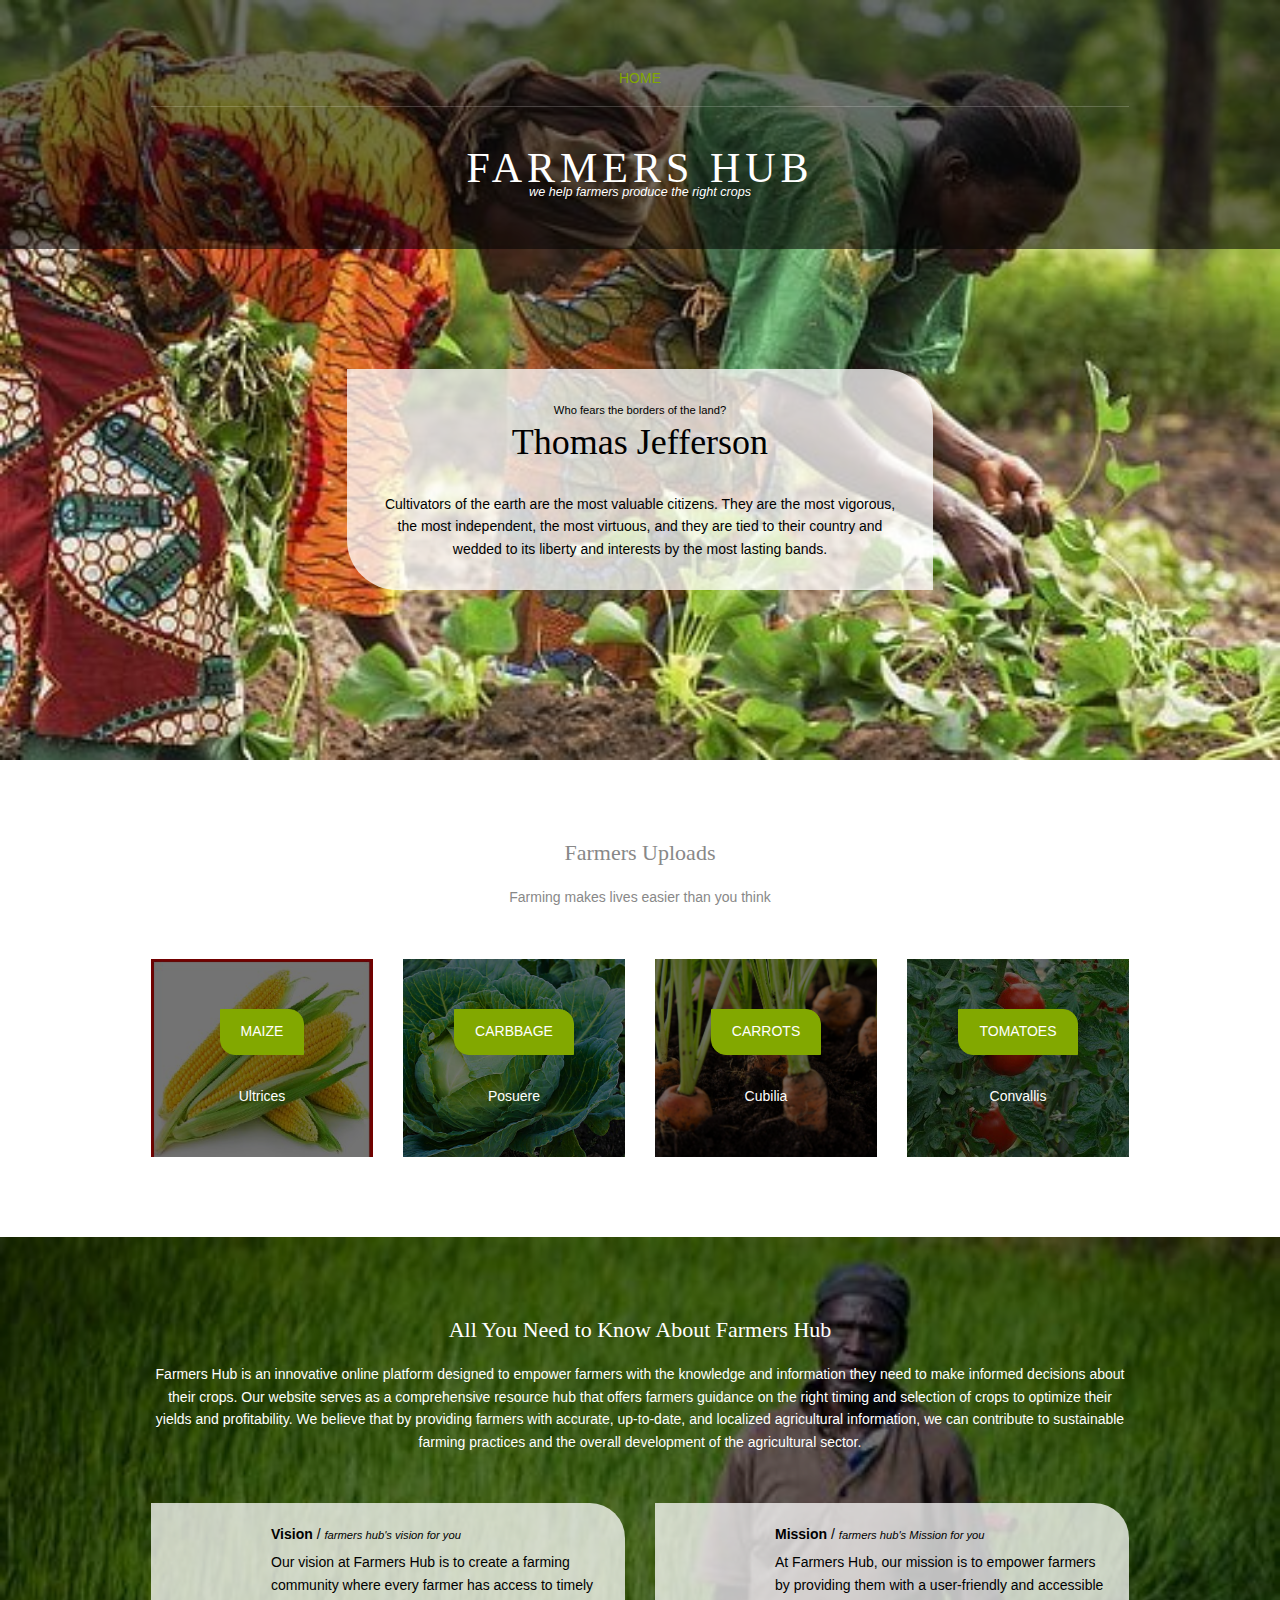
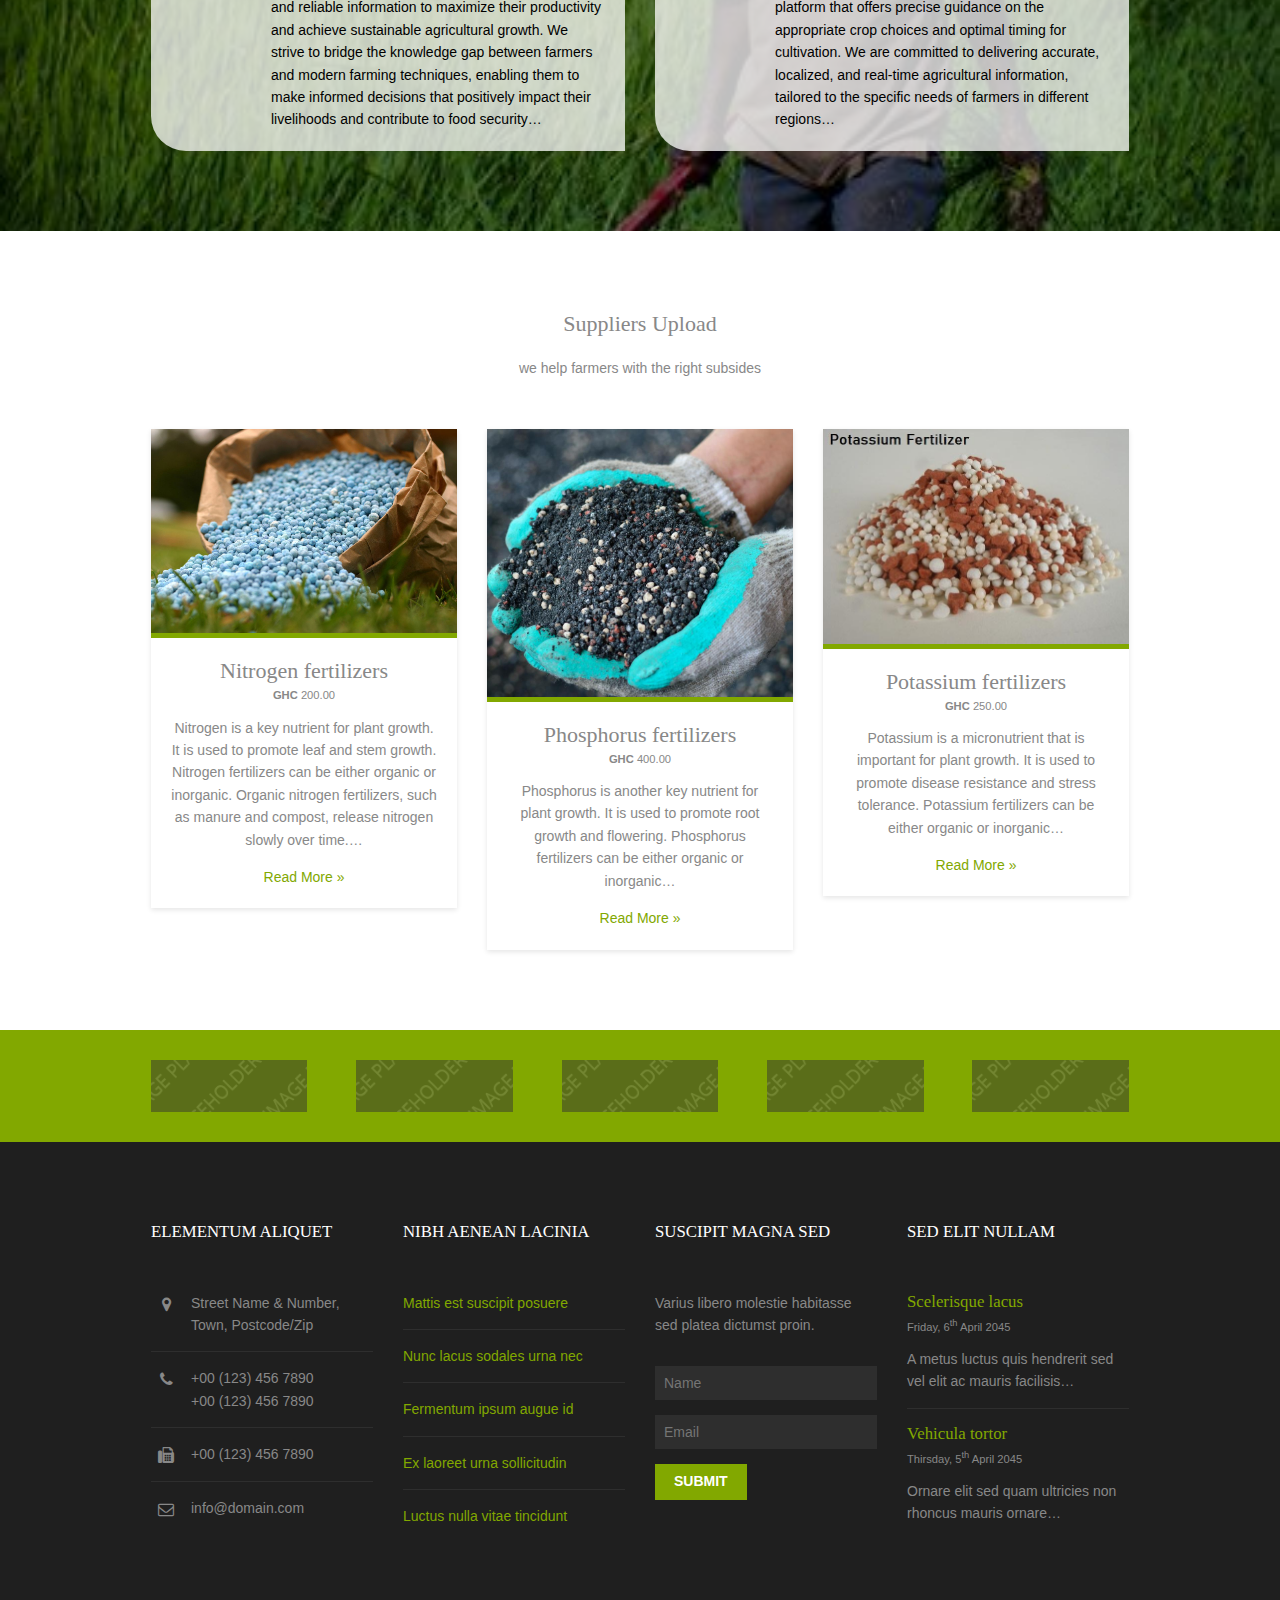
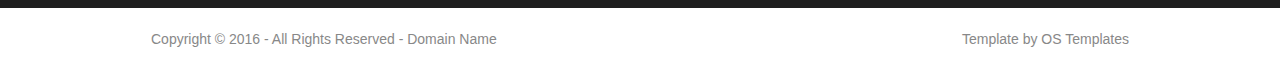
==== index.html @ 5f9fdb9a "Initial commit" ====
<!DOCTYPE html>
<html>
<head>
<title>farmers</title>
<meta charset="utf-8">
<meta name="viewport" content="width=device-width, initial-scale=1.0, maximum-scale=1.0, user-scalable=no">
<link href="layout/styles/layout.css" rel="stylesheet" type="text/css" media="all">
</head>
<body id="top">
<!-- ################################################################################################ -->
<!-- Top Background Image Wrapper -->
<div class="bgded" style="background-image:url('images/demo/backgrounds/farmers.jpg');"> 
  <!-- ################################################################################################ -->
  <div class="wrapper overlay">
    <header id="header" class="hoc clear">
      <nav id="mainav" class="clear"> 
        <!-- ################################################################################################ -->
        <ul class="clear">
          <li class="active"><a href="index.html">Home</a></li>
          <!-- <li><a class="drop" href="#">Pages</a>
            <ul>
              <li><a href="pages/gallery.html">Gallery</a></li>
              <li><a href="pages/full-width.html">Full Width</a></li>
              <li><a href="pages/sidebar-left.html">Sidebar Left</a></li>
              <li><a href="pages/sidebar-right.html">Sidebar Right</a></li>
              <li><a href="pages/basic-grid.html">Basic Grid</a></li>
            </ul>
          </li> -->
          <!-- <li><a class="drop" href="#">Dropdown</a>
            <ul>
              <li><a href="#">Level 2</a></li>
              <li><a class="drop" href="#">Level 2 + Drop</a>
                <ul>
                  <li><a href="#">Level 3</a></li>
                  <li><a href="#">Level 3</a></li>
                  <li><a href="#">Level 3</a></li>
                </ul>
              </li>
              <li><a href="#">Level 2</a></li>
            </ul>
          </li> -->
          <!-- <li><a href="#">Link Text</a></li>
          <li><a href="#">Link Text</a></li>
          <li><a href="#">Link Text</a></li>
          <li><a href="#">Long Link Text</a></li> -->
        </ul>
        <!-- ################################################################################################ -->
      </nav>
      <div id="logo"> 
        <!-- ################################################################################################ -->
        <h1><a href="index.html">farmers Hub</a></h1>
        <p>We help farmers produce the right crops</p>
        <!-- ################################################################################################ -->
      </div>
    </header>
  </div>
  <!-- ################################################################################################ -->
  <!-- ################################################################################################ -->
  <!-- ################################################################################################ -->
  <div id="pageintro" class="hoc clear"> 
    <!-- ################################################################################################ -->
    <article>
      <div class="introtxt">
        <p class="font-xs nospace">Who fears the borders of the land?</p>
        <h2 class="heading">Thomas Jefferson</h2>
        <p>Cultivators of the earth are the most valuable citizens. They are the most vigorous, the most independent, the most virtuous, and they are tied to their country and wedded to its liberty and interests by the most lasting bands.</p>
      </div>
      <!-- <footer>
        <ul class="nospace inline pushright">
          <li><a class="btn inverse" href="#">Porttitor</a></li>
          <li><a class="btn" href="#">Fringilla</a></li>
        </ul>
      </footer> -->
    </article>
    <!-- ################################################################################################ -->
  </div>
  <!-- ################################################################################################ -->
</div>
<!-- End Top Background Image Wrapper -->
<!-- ################################################################################################ -->
<!-- ################################################################################################ -->
<!-- ################################################################################################ -->
<div class="wrapper row3">
  <main class="hoc container clear"> 
    <!-- main body -->
    <!-- ################################################################################################ -->
    <div class="center btmspace-50">
      <h2 class="heading">Farmers Uploads</h2>
      <p>Farming makes lives easier than you think</p>
    </div>
    <ul class="nospace group blocks">
      <li class="one_quarter first bgded overlay" style="background-image:url('images/demo/maize.jpeg');"><a class="btn medium" href="#">Maize</a><br>
        Ultrices</li>
      <li class="one_quarter bgded overlay" style="background-image:url('images/demo/cabbage.jpg');"><a class="btn medium" href="#">Carbbage</a><br>
        Posuere</li>
      <li class="one_quarter bgded overlay" style="background-image:url('images/demo/carrot.jpeg');"><a class="btn medium" href="#">Carrots</a><br>
        Cubilia</li>
      <li class="one_quarter bgded overlay" style="background-image:url('images/demo/tomatos.jpeg');"><a class="btn medium" href="#">Tomatoes</a><br>
        Convallis</li>
    </ul>
    <!-- ################################################################################################ -->
    <!-- / main body -->
    <div class="clear"></div>
  </main>
</div>
<!-- ################################################################################################ -->
<!-- ################################################################################################ -->
<!-- ################################################################################################ -->
<div class="bgded overlay" style="background-image:url('images/demo/backgrounds/green_farming.jpeg');">
  <section id="testimonials" class="hoc container clear"> 
    <!-- ################################################################################################ -->
    <div class="center btmspace-50">
      <h2 class="heading">All You Need to Know About Farmers Hub</h2>
      <p>Farmers Hub is an innovative online platform designed to empower farmers with the knowledge and information they need to make informed decisions about their crops. Our website serves as a comprehensive resource hub that offers farmers guidance on the right timing and selection of crops to optimize their yields and profitability. We believe that by providing farmers with accurate, up-to-date, and localized agricultural information, we can contribute to sustainable farming practices and the overall development of the agricultural sector.</p>
    </div>
    <ul class="nospace group">
      <li class="one_half first">
        <div > <span class="block"><strong>Vision</strong> / <em>farmers hub's vision for you</em></span>
          <blockquote>Our vision at Farmers Hub is to create a farming community where every farmer has access to timely and reliable information to maximize their productivity and achieve sustainable agricultural growth. We strive to bridge the knowledge gap between farmers and modern farming techniques, enabling them to make informed decisions that positively impact their livelihoods and contribute to food security&hellip;</blockquote>
        </div>
      </li>
      <li class="one_half">
        <div ><span class="block"><strong>Mission</strong> / <em>farmers hub's Mission for you</em></span>
          <blockquote>At Farmers Hub, our mission is to empower farmers by providing them with a user-friendly and accessible platform that offers precise guidance on the appropriate crop choices and optimal timing for cultivation. We are committed to delivering accurate, localized, and real-time agricultural information, tailored to the specific needs of farmers in different regions&hellip;</blockquote>
        </div>
      </li>
    </ul>
    <!-- ################################################################################################ -->
  </section>
</div>
<!-- ################################################################################################ -->
<div class="wrapper row3">
  <section class="hoc container clear"> 
    <!-- ################################################################################################ -->
    <div class="center btmspace-50">
      <h2 class="heading">Suppliers Upload</h2>
      <p>we help farmers with the right subsides</p>
    </div>
    <ul class="nospace elements">
      <li class="one_third first">
        <article><a href="#"><img src="images/demo/nitrogen-fertilizer.jpg" alt=""></a>
          <div class="txtwrap">
            <h6 class="heading">Nitrogen fertilizers</h6>
            <time> <strong>GHC </strong>200.00</time>
            <p>Nitrogen is a key nutrient for plant growth. It is used to promote leaf and stem growth. Nitrogen fertilizers can be either organic or inorganic. Organic nitrogen fertilizers, such as manure and compost, release nitrogen slowly over time.&hellip;</p>
            <footer><a href="#">Read More &raquo;</a></footer>
          </div>
        </article>
      </li>
      <li class="one_third">
        <article><a href="#"><img src="images/demo/phosphorus-fertilizer.jpg" alt=""></a>
          <div class="txtwrap">
            <h6 class="heading">Phosphorus fertilizers</h6>
            <time> <strong>GHC </strong>400.00</time>
            <p>Phosphorus is another key nutrient for plant growth. It is used to promote root growth and flowering. Phosphorus fertilizers can be either organic or inorganic&hellip;</p>
            <footer><a href="#">Read More &raquo;</a></footer>
          </div>
        </article>
      </li>
      <li class="one_third">
        <article><a href="#"><img src="images/demo/potssium fertilizer.jpg" alt=""></a>
          <div class="txtwrap">
            <h6 class="heading">Potassium fertilizers</h6>
            <time> <strong>GHC </strong>250.00</time>
            <p>Potassium is a micronutrient that is important for plant growth. It is used to promote disease resistance and stress tolerance. Potassium fertilizers can be either organic or inorganic&hellip;</p>
            <footer><a href="#">Read More &raquo;</a></footer>
          </div>
        </article>
      </li>
    </ul>
    <!-- ################################################################################################ -->
  </section>
</div>
<!-- ################################################################################################ -->
<!-- ################################################################################################ -->
<!-- ################################################################################################ -->
<div class="wrapper coloured">
  <div class="hoc clear"> 
    <!-- ################################################################################################ -->
    <figure id="logos">
      <ul class="nospace group">
        <li><a href="#"><img src="images/demo/logo.png" alt=""></a></li>
        <li><a href="#"><img src="images/demo/logo.png" alt=""></a></li>
        <li><a href="#"><img src="images/demo/logo.png" alt=""></a></li>
        <li><a href="#"><img src="images/demo/logo.png" alt=""></a></li>
        <li><a href="#"><img src="images/demo/logo.png" alt=""></a></li>
      </ul>
      <figcaption class="hidden"><a class="btn small" href="#">More &raquo;</a></figcaption>
    </figure>
    <!-- ################################################################################################ -->
  </div>
</div>
<!-- ################################################################################################ -->
<!-- ################################################################################################ -->
<!-- ################################################################################################ -->
<div class="wrapper row4">
  <footer id="footer" class="hoc clear"> 
    <!-- ################################################################################################ -->
    <div class="one_quarter first">
      <h6 class="title">Elementum aliquet</h6>
      <ul class="nospace linklist contact">
        <li><i class="fa fa-map-marker"></i>
          <address>
          Street Name &amp; Number, Town, Postcode/Zip
          </address>
        </li>
        <li><i class="fa fa-phone"></i> +00 (123) 456 7890<br>
          +00 (123) 456 7890</li>
        <li><i class="fa fa-fax"></i> +00 (123) 456 7890</li>
        <li><i class="fa fa-envelope-o"></i> info@domain.com</li>
      </ul>
    </div>
    <div class="one_quarter">
      <h6 class="title">Nibh aenean lacinia</h6>
      <ul class="nospace linklist">
        <li><a href="#">Mattis est suscipit posuere</a></li>
        <li><a href="#">Nunc lacus sodales urna nec</a></li>
        <li><a href="#">Fermentum ipsum augue id</a></li>
        <li><a href="#">Ex laoreet urna sollicitudin</a></li>
        <li><a href="#">Luctus nulla vitae tincidunt</a></li>
      </ul>
    </div>
    <div class="one_quarter">
      <h6 class="title">Suscipit magna sed</h6>
      <p class="btmspace-30">Varius libero molestie habitasse sed platea dictumst proin.</p>
      <form method="post" action="#">
        <fieldset>
          <legend>Newsletter:</legend>
          <input class="btmspace-15" type="text" value="" placeholder="Name">
          <input class="btmspace-15" type="text" value="" placeholder="Email">
          <button type="submit" value="submit">Submit</button>
        </fieldset>
      </form>
    </div>
    <div class="one_quarter">
      <h6 class="title">Sed elit nullam</h6>
      <ul class="nospace linklist">
        <li>
          <article>
            <h2 class="nospace font-x1"><a href="#">Scelerisque lacus </a></h2>
            <time class="font-xs block btmspace-10" datetime="2045-04-06">Friday, 6<sup>th</sup> April 2045</time>
            <p class="nospace">A metus luctus quis hendrerit sed vel elit ac mauris facilisis&hellip;</p>
          </article>
        </li>
        <li>
          <article>
            <h2 class="nospace font-x1"><a href="#">Vehicula tortor</a></h2>
            <time class="font-xs block btmspace-10" datetime="2045-04-05">Thirsday, 5<sup>th</sup> April 2045</time>
            <p class="nospace">Ornare elit sed quam ultricies non rhoncus mauris ornare&hellip;</p>
          </article>
        </li>
      </ul>
    </div>
    <!-- ################################################################################################ -->
  </footer>
</div>
<!-- ################################################################################################ -->
<!-- ################################################################################################ -->
<!-- ################################################################################################ -->
<div class="wrapper row5">
  <div id="copyright" class="hoc clear"> 
    <!-- ################################################################################################ -->
    <p class="fl_left">Copyright &copy; 2016 - All Rights Reserved - <a href="#">Domain Name</a></p>
    <p class="fl_right">Template by <a target="_blank" href="http://www.os-templates.com/" title="Free Website Templates">OS Templates</a></p>
    <!-- ################################################################################################ -->
  </div>
</div>
<!-- ################################################################################################ -->
<!-- ################################################################################################ -->
<!-- ################################################################################################ -->
<a id="backtotop" href="#top"><i class="fa fa-chevron-up"></i></a>
<!-- JAVASCRIPTS -->
<script src="layout/scripts/jquery.min.js"></script>
<script src="layout/scripts/jquery.backtotop.js"></script>
<script src="layout/scripts/jquery.mobilemenu.js"></script>
<!-- IE9 Placeholder Support -->
<script src="layout/scripts/jquery.placeholder.min.js"></script>
<!-- / IE9 Placeholder Support -->
</body>
</html>
---- layout/styles/layout.css ----
@charset "utf-8";
/*
Template Name: Arialogic
Author: <a href="http://www.os-templates.com/">OS Templates</a>
Author URI: http://www.os-templates.com/
Licence: Free to use under our free template licence terms
Licence URI: http://www.os-templates.com/template-terms
File: Layout CSS
*/

@import url("fontawesome-4.5.0.min.css");
@import url("framework.css");

/* Rows
--------------------------------------------------------------------------------------------------------------- */
.row1, .row1 a{}
.row2, .row2 a{}
.row3, .row3 a{}
.row4, .row4 a{}
.row5, .row5 a{}


/* Header
--------------------------------------------------------------------------------------------------------------- */
#header{padding:50px 0;}

#header #logo{text-align:center;}
#header #logo *{margin:0; padding:0; line-height:1;}
#header #logo h1{font-size:42px; letter-spacing:5px; text-transform:uppercase;}
#header #logo p{margin-top:-3px; font-size:.9rem; font-style:italic; text-transform:lowercase;}


/* Page Intro
--------------------------------------------------------------------------------------------------------------- */
#pageintro{padding:120px 0; text-align:center;}

#pageintro article{display:block; max-width:60%; margin:0 auto;}
#pageintro article .introtxt{margin:0 0 50px 0; padding:30px; border-radius:0 50px;}
#pageintro article .heading{margin-bottom:30px; font-size:36px;}
#pageintro article p:last-of-type{margin-bottom:0;}


/* Content Area
--------------------------------------------------------------------------------------------------------------- */
.container{padding:80px 0;}

/* Content */
.container .content{}

/* 4 Blocks */
.blocks li{padding:50px 0; text-align:center;}
.blocks li .btn{margin-bottom:30px;}

/* Elements */
.elements li:last-child{margin-bottom:0;}/* Used for mobile devices when elements stack */
.elements article{display:inline-block; width:100%; max-width:320px; height:100%;}
.elements .txtwrap{padding:20px; border-top:5px solid; text-align:center;}
.elements .txtwrap .heading{margin-bottom:0;}
.elements .txtwrap time{display:block; font-size:.8rem; margin-bottom:10px;}
.elements .txtwrap p{margin:0 0 15px 0;}
.elements .txtwrap p:last-child{margin-bottom:0;}
.elements .txtwrap footer{}

/* Comments */
#comments ul{margin:0 0 40px 0; padding:0; list-style:none;}
#comments li{margin:0 0 10px 0; padding:15px;}
#comments .avatar{float:right; margin:0 0 10px 10px; padding:3px; border:1px solid;}
#comments address{font-weight:bold;}
#comments time{font-size:smaller;}
#comments .comcont{display:block; margin:0; padding:0;}
#comments .comcont p{margin:10px 5px 10px 0; padding:0;}

#comments form{display:block; width:100%;}
#comments input, #comments textarea{width:100%; padding:10px; border:1px solid;}
#comments textarea{overflow:auto;}
#comments div{margin-bottom:15px;}
#comments input[type="submit"], #comments input[type="reset"]{display:inline-block; width:auto; min-width:150px; margin:0; padding:8px 5px; cursor:pointer;}

/* Sidebar */
.container .sidebar{}

.sidebar .sdb_holder{margin-bottom:50px;}
.sidebar .sdb_holder:last-child{margin-bottom:0;}


/* Testimonials
--------------------------------------------------------------------------------------------------------------- */
#testimonials{}
#testimonials li{}
#testimonials li:last-child{margin-bottom:0;}
#testimonials li div{position:relative; min-height:120px; padding:20px 20px 20px 120px; border-radius:0 35px;}
#testimonials li img{position:absolute; left:20px;}
#testimonials li span{margin-bottom:5px;}
#testimonials li span strong{margin-bottom:5px;}
#testimonials li span em{font-size:.8rem;}
#testimonials li blockquote{display:block; position:relative; width:100%; margin:0; padding:0;}


/* Logos
--------------------------------------------------------------------------------------------------------------- */
#logos{padding:30px 0;}
#logos li{float:left; width:16%; margin-left:5%;}
#logos li:first-child{margin-left:0;}
#logos li img{opacity:.5;}
#logos li:hover img{opacity:1;}


/* Footer
--------------------------------------------------------------------------------------------------------------- */
#footer{padding:80px 0;}

#footer .title{margin:0 0 50px 0; padding:0; font-size:1.2rem; text-transform:uppercase;}

#footer .linklist li{display:block; margin-bottom:15px; padding:0 0 15px 0; border-bottom:1px solid;}
#footer .linklist li:last-child{margin:0; padding:0; border:none;}
#footer .linklist li::before, #footer .linklist li::after{display:table; content:"";}
#footer .linklist li, #footer .linklist li::after{clear:both;}

#footer .contact{}
#footer .contact.linklist li, #footer .contact.linklist li:last-child{position:relative; padding-left:40px;}
#footer .contact li *{margin:0; padding:0; line-height:1.6;}
#footer .contact li i{display:block; position:absolute; top:0; left:0; width:30px; font-size:16px; text-align:center;}

#footer input, #footer button{border:1px solid;}
#footer input{display:block; width:100%; padding:8px;}
#footer button{padding:8px 18px 10px; text-transform:uppercase; font-weight:700; cursor:pointer;}


/* Copyright
--------------------------------------------------------------------------------------------------------------- */
#copyright{padding:20px 0;}
#copyright *{margin:0; padding:0;}


/* Transition Fade
--------------------------------------------------------------------------------------------------------------- */
*, *::before, *::after{transition:all .3s ease-in-out;}
#mainav form *{transition:none !important;}


/* ------------------------------------------------------------------------------------------------------------ */
/* ------------------------------------------------------------------------------------------------------------ */
/* ------------------------------------------------------------------------------------------------------------ */
/* ------------------------------------------------------------------------------------------------------------ */
/* ------------------------------------------------------------------------------------------------------------ */


/* Navigation
--------------------------------------------------------------------------------------------------------------- */
nav ul, nav ol{margin:0; padding:0; list-style:none;}

#mainav, #breadcrumb, .sidebar nav{line-height:normal;}
#mainav .drop::after, #mainav li li .drop::after, #breadcrumb li a::after, .sidebar nav a::after{position:absolute; font-family:"FontAwesome"; font-size:10px; line-height:10px;}

/* Top Navigation */
#mainav{margin-bottom:40px; border-bottom:1px solid;}
#mainav ul{text-transform:uppercase; text-align:center;}
#mainav ul ul{z-index:9999; position:absolute; width:160px; text-transform:none; text-align:left;}
#mainav ul ul ul{left:160px; top:0;}
#mainav li{display:inline-block; position:relative; margin:0 30px 0 0; padding:0;}
#mainav li:last-child{margin-right:0;}
#mainav li li{width:100%; margin:0;}
#mainav li a{display:block; padding:20px 0;}
#mainav li li a{border:solid; border-width:0 0 1px 0;}
#mainav .drop{padding-left:15px;}
#mainav li li a, #mainav li li .drop{display:block; margin:0; padding:10px 15px;}
#mainav .drop::after, #mainav li li .drop::after{content:"\f0d7";}
#mainav .drop::after{top:25px; left:5px;}
#mainav li li .drop::after{top:15px; left:5px;}
#mainav ul ul{visibility:hidden; opacity:0;}
#mainav ul li:hover > ul{visibility:visible; opacity:1;}

#mainav form{display:none; margin:0; padding:20px 0;}
#mainav form select, #mainav form select option{display:block; cursor:pointer; outline:none;}
#mainav form select{width:100%; padding:5px; border:1px solid;}
#mainav form select option{margin:5px; padding:0; border:none;}

/* Breadcrumb */
#breadcrumb{padding:50px 0 20px;}
#breadcrumb ul{margin:0; padding:0; list-style:none;}
#breadcrumb li{display:inline-block; margin:0 6px 0 0; padding:0;}
#breadcrumb li a{display:block; position:relative; margin:0; padding:0 12px 0 0; font-size:12px;}
#breadcrumb li a::after{top:5px; right:0; content:"\f101";}
#breadcrumb li:last-child a{margin:0; padding:0;}
#breadcrumb li:last-child a::after{display:none;}

/* Sidebar Navigation */
.sidebar nav{display:block; width:100%;}
.sidebar nav li{margin:0 0 3px 0; padding:0;}
.sidebar nav a{display:block; position:relative; margin:0; padding:5px 10px 5px 15px; text-decoration:none; border:solid; border-width:0 0 1px 0;}
.sidebar nav a::after{top:9px; left:5px; content:"\f101";}
.sidebar nav ul ul a{padding-left:35px;}
.sidebar nav ul ul a::after{left:25px;}
.sidebar nav ul ul ul a{padding-left:55px;}
.sidebar nav ul ul ul a::after{left:45px;}

/* Pagination */
.pagination{display:block; width:100%; text-align:center; clear:both;}
.pagination li{display:inline-block; margin:0 2px 0 0;}
.pagination li:last-child{margin-right:0;}
.pagination a, .pagination strong{display:block; padding:8px 11px; border:1px solid; background-clip:padding-box; font-weight:normal;}

/* Back to Top */
#backtotop{z-index:999; display:inline-block; position:fixed; visibility:hidden; bottom:20px; right:20px; width:36px; height:36px; line-height:36px; font-size:16px; text-align:center; opacity:.2;}
#backtotop i{display:block; width:100%; height:100%; line-height:inherit;}
#backtotop.visible{visibility:visible; opacity:.5;}
#backtotop:hover{opacity:1;}


/* Tables
--------------------------------------------------------------------------------------------------------------- */
table, th, td{border:1px solid; border-collapse:collapse; vertical-align:top;}
table, th{table-layout:auto;}
table{width:100%; margin-bottom:15px;}
th, td{padding:5px 8px;}
td{border-width:0 1px;}


/* Gallery
--------------------------------------------------------------------------------------------------------------- */
#gallery{display:block; width:100%; margin-bottom:50px;}
#gallery figure figcaption{display:block; width:100%; clear:both;}
#gallery li{margin-bottom:30px;}


/* ------------------------------------------------------------------------------------------------------------ */
/* ------------------------------------------------------------------------------------------------------------ */
/* ------------------------------------------------------------------------------------------------------------ */
/* ------------------------------------------------------------------------------------------------------------ */
/* ------------------------------------------------------------------------------------------------------------ */


/* Colours
--------------------------------------------------------------------------------------------------------------- */
body{color:#888888; background-color:#FFFFFF;}
a{color:#82A800;}
a:active, a:focus{background:transparent;}/* IE10 + 11 Bugfix - prevents grey background */
hr, .borderedbox{border-color:#D7D7D7;}
label span{color:#FF0000; background-color:inherit;}
input:focus, textarea:focus, *:required:focus{border-color:#82A800;}
.overlay{color:#FFFFFF; background-color:inherit;}
.overlay::after{color:inherit; background-color:rgba(0,0,0,.55);}

.btn, .btn.inverse:hover{color:#FFFFFF; background-color:#82A800; border-color:#82A800;}
.btn:hover, .btn.inverse{color:inherit; background-color:transparent; border-color:inherit;}


/* Rows */
.row1, .row1 a{}
.row2, .row2 a{color:#FFFFFF; background-color:transparent;}
.row3{color:#888888; background-color:#FFFFFF;}
.row4{color:#888888; background-color:#1F1F1F;}
.row5, .row5 a{color:#888888; background-color:#FFFFFF;}

.coloured{color:#FFFFFF; background-color:#82A800;}


/* Header */
#header #logo a{color:inherit;}


/* Page Intro */
#pageintro article{color:#FFFFFF;}
#pageintro article .introtxt{color:#000000; background-color:rgba(255,255,255,.75);}


/* Content Area */
.blocks .overlay:hover{color:#000000;}
.blocks .overlay:hover::after{color:inherit; background-color:rgba(255,255,255,.75);}

.elements article{box-shadow:0px 2px 5px rgba(0,0,0,.1);}
.elements .txtwrap{border-color:#82A800;}


/* Testimonials */
#testimonials li div{color:#000000; background-color:rgba(255,255,255,.75);}
#testimonials li div:hover{color:#FFFFFF; background-color:#82A800;}


/* Footer */
#footer .title{color:#FFFFFF;}
#footer .linklist li{border-color:#2E2E2E;}
#footer input, #footer button{border-color:transparent;}
#footer input{color:#FFFFFF; background-color:#2E2E2E;}
#footer input:focus{border-color:#82A800;}
#footer button{color:#FFFFFF; background-color:#82A800;}


/* Navigation */
#mainav{border-color:rgba(255,255,255,.2);}
#mainav li a{color:inherit;}
#mainav .active a, #mainav a:hover, #mainav li:hover > a{color:#82A800; background-color:inherit;}
#mainav li li a, #mainav .active li a{color:#FFFFFF; background-color:rgba(0,0,0,.6); border-color:rgba(0,0,0,.6);}
#mainav li li:hover > a, #mainav .active .active > a{color:#FFFFFF; background-color:#82A800;}
#mainav form select{color:#FFFFFF; background-color:#1F1F1F; border-color:#000000;}

#breadcrumb a{color:inherit; background-color:inherit;}
#breadcrumb li:last-child a{color:#82A800;}

.container .sidebar nav a{color:inherit; border-color:#D7D7D7;}
.container .sidebar nav a:hover{color:#82A800;}

.pagination a, .pagination strong{border-color:#D7D7D7;}
.pagination .current *{color:#FFFFFF; background-color:#82A800;}

#backtotop{color:#FFFFFF; background-color:#82A800;}


/* Tables + Comments */
table, th, td, #comments .avatar, #comments input, #comments textarea{border-color:#D7D7D7;}
#comments input:focus, #comments textarea:focus, #comments *:required:focus{border-color:#82A800;}
th{color:#FFFFFF; background-color:#373737;}
tr, #comments li, #comments input[type="submit"], #comments input[type="reset"]{color:inherit; background-color:#FBFBFB;}
tr:nth-child(even), #comments li:nth-child(even){color:inherit; background-color:#F7F7F7;}
table a, #comments a{background-color:inherit;}


/* ------------------------------------------------------------------------------------------------------------ */
/* ------------------------------------------------------------------------------------------------------------ */
/* ------------------------------------------------------------------------------------------------------------ */
/* ------------------------------------------------------------------------------------------------------------ */
/* ------------------------------------------------------------------------------------------------------------ */


/* Media Queries
--------------------------------------------------------------------------------------------------------------- */
@-ms-viewport{width:device-width;}


/* Max Wrapper Width - Laptop, Desktop etc.
--------------------------------------------------------------------------------------------------------------- */
@media screen and (min-width:978px){
	.hoc{max-width:978px;}
}


/* Mobile Devices
--------------------------------------------------------------------------------------------------------------- */
@media screen and (max-width:900px){
	.hoc{max-width:90%;}

	#header{}

	#mainav{}
	#mainav ul{display:none;}
	#mainav form{display:block;}

	#breadcrumb{}

	.container{}
	#comments input[type="reset"]{margin-top:10px;}
	.pagination li{display:inline-block; margin:0 5px 5px 0;}

	#footer{}

	#copyright{}
	#copyright p:first-of-type{margin-bottom:10px;}
}


@media screen and (max-width:750px){
	.imgl, .imgr{display:inline-block; float:none; margin:0 0 10px 0;}
	.fl_left, .fl_right{display:block; float:none;}
	.one_half, .one_third, .two_third, .one_quarter, .two_quarter, .three_quarter{display:block; float:none; width:auto; margin:0 0 30px 0; padding:0;}

	#pageintro article{max-width:90%;}

	#footer{padding-bottom:50px;}/* Not neccessary - just looks better */
}


@media screen and (min-width:451px) and (max-width:750px){
	.blocks li{float:left; width:48%; margin-right:4%;}
	.blocks li:nth-child(even){margin-right:0;}
	.blocks li:nth-child(n+3){margin-bottom:0;}
}


@media screen and (max-width:450px){
	#pageintro article{max-width:95%;}

	.blocks li{float:none; width:100%; max-width:222px; margin:0 auto 30px;}
	.blocks li:last-child{margin-bottom:0;}
}


/* Other
--------------------------------------------------------------------------------------------------------------- */
@media screen and (max-width:650px){
	.scrollable{display:block; width:100%; margin:0 0 30px 0; padding:0 0 15px 0; overflow:auto; overflow-x:scroll;}
	.scrollable table{margin:0; padding:0; white-space:nowrap;}

	.inline li{display:block; margin-bottom:10px;}
	.pushright li{margin-right:0;}

	.font-x2{font-size:1.4rem;}
	.font-x3{font-size:1.6rem;}
}
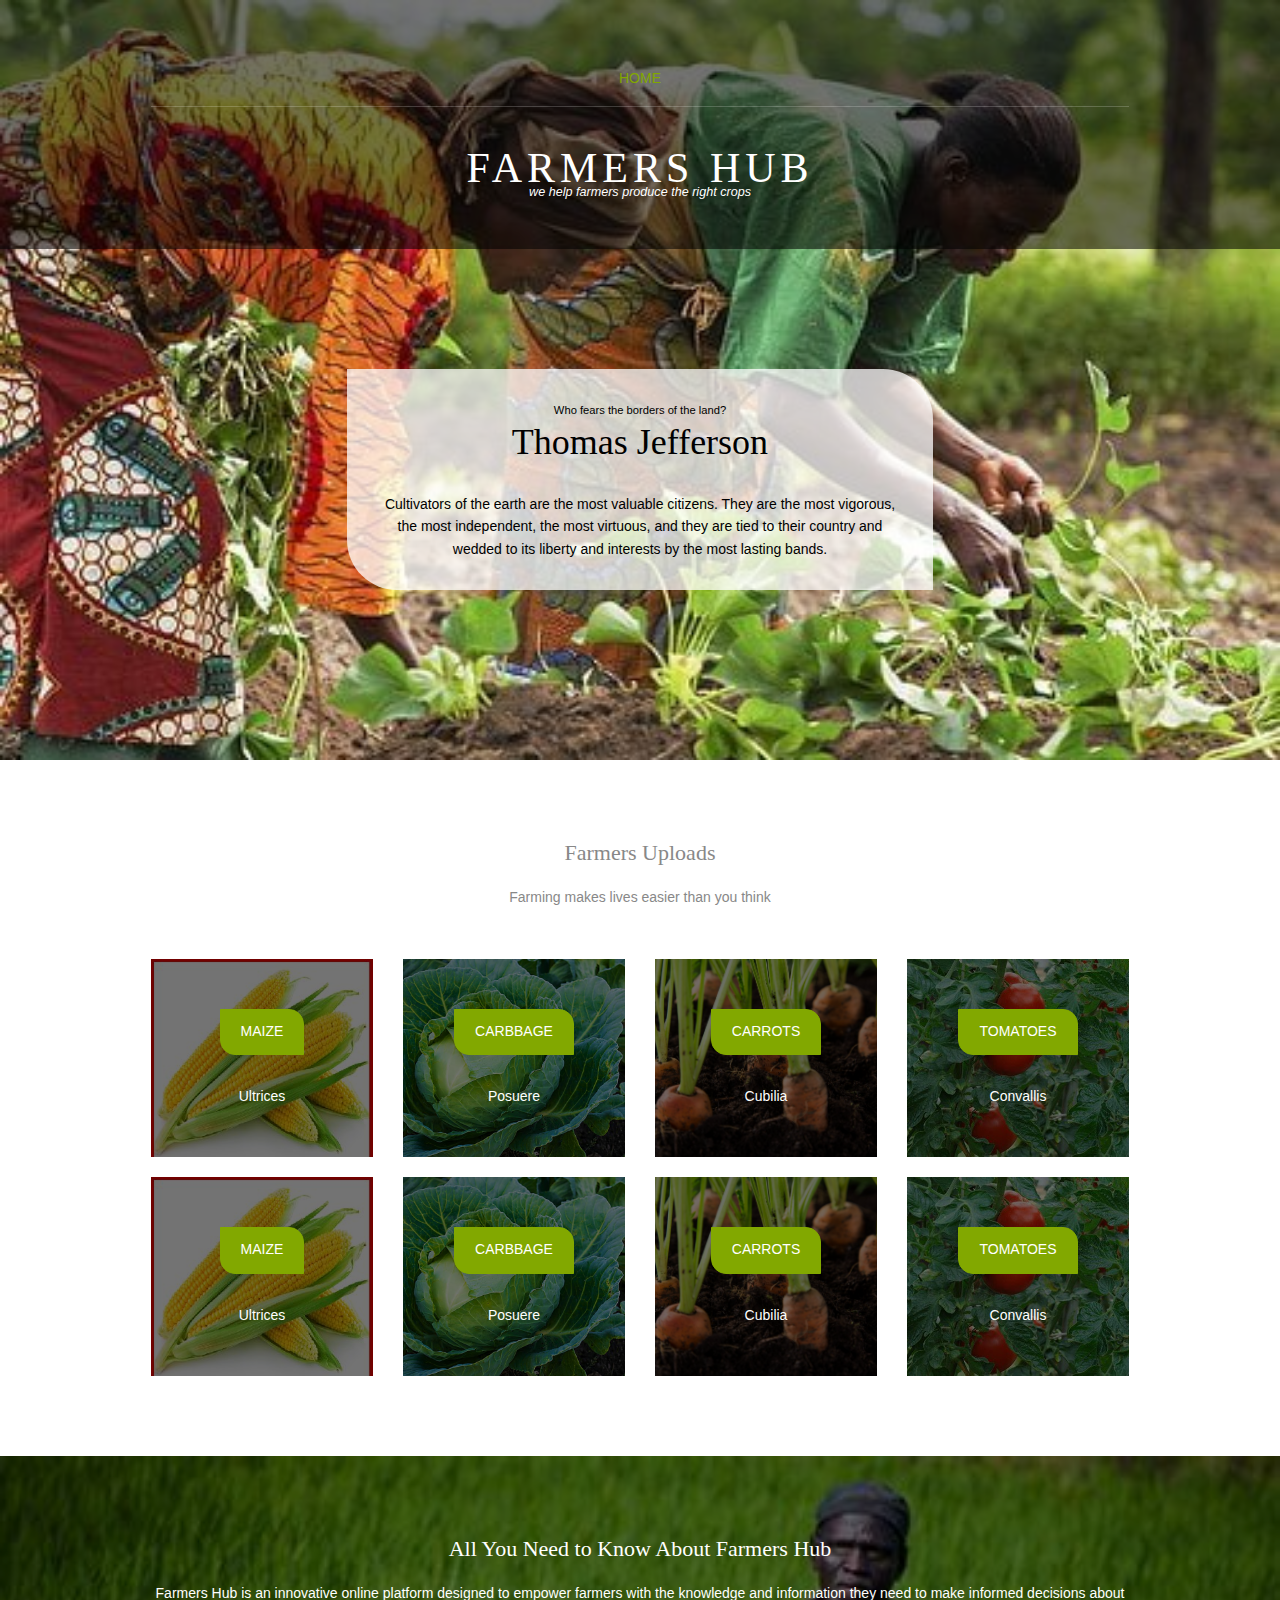
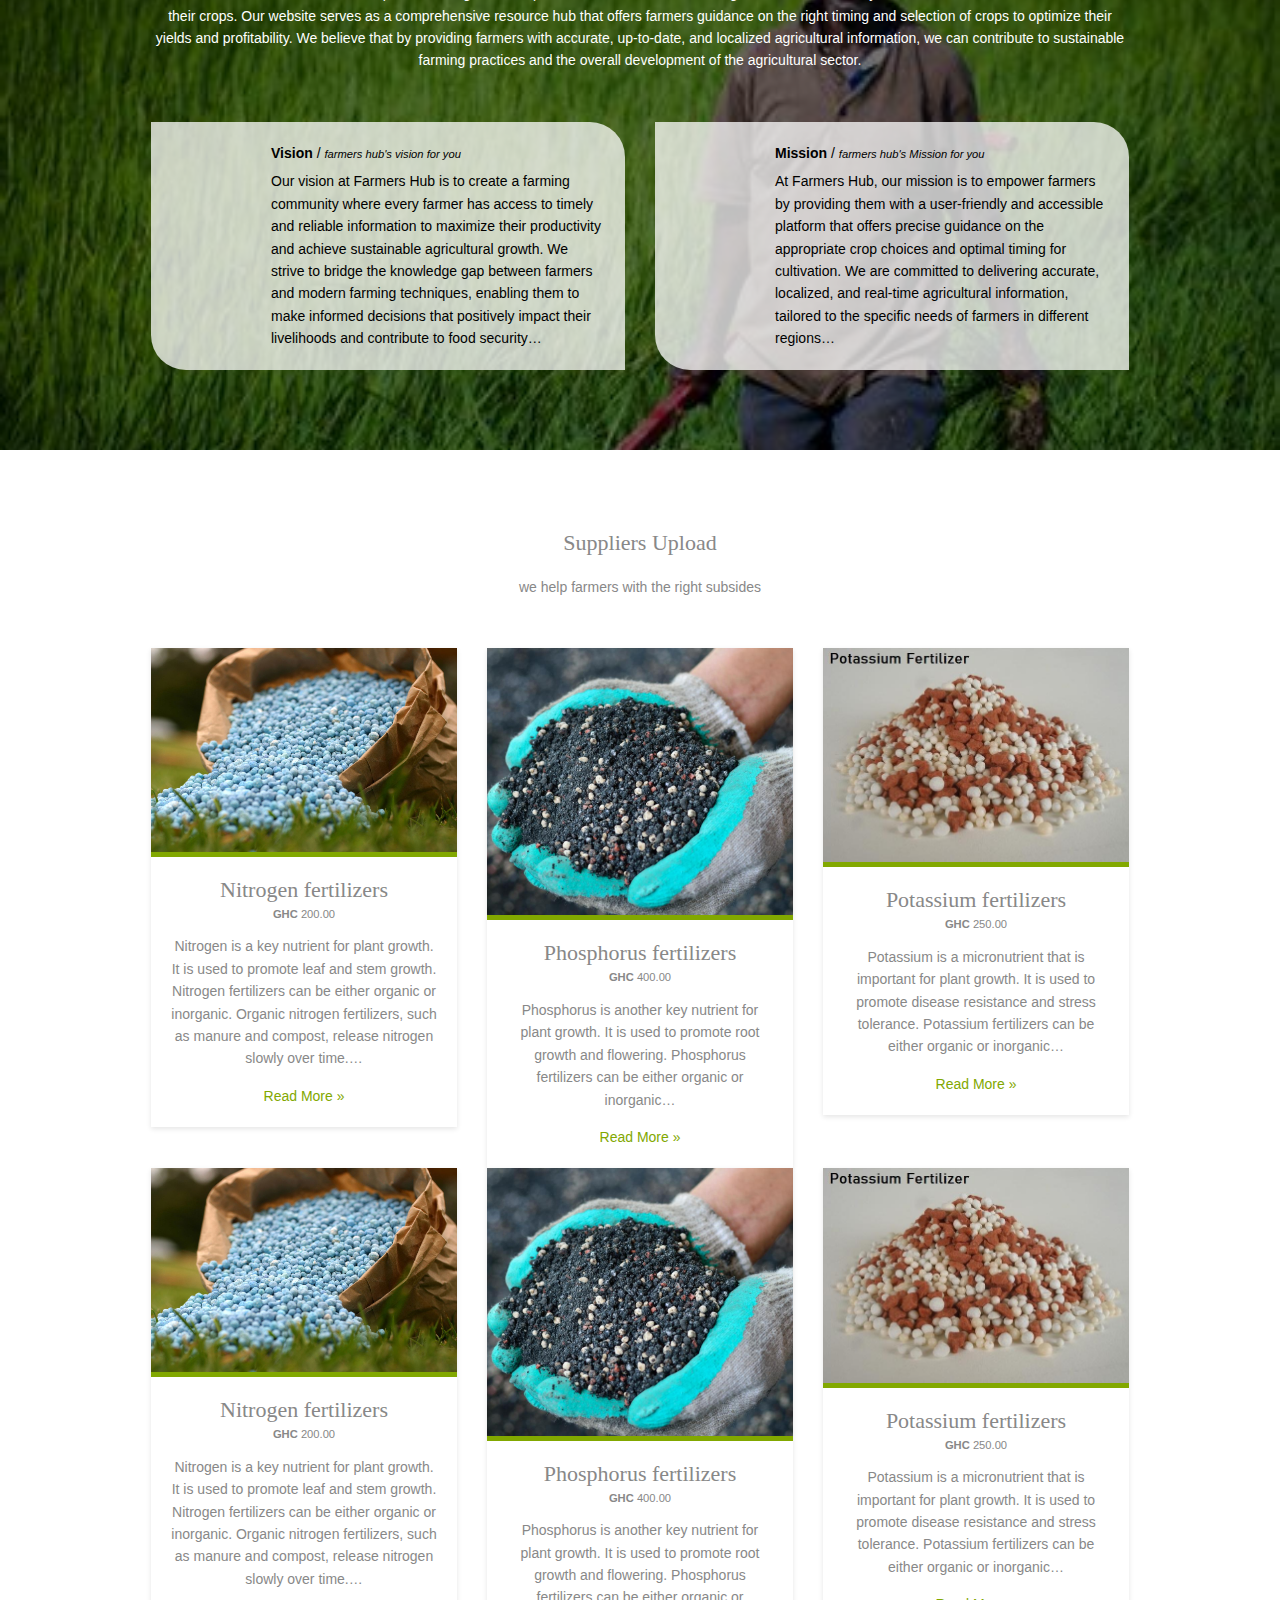
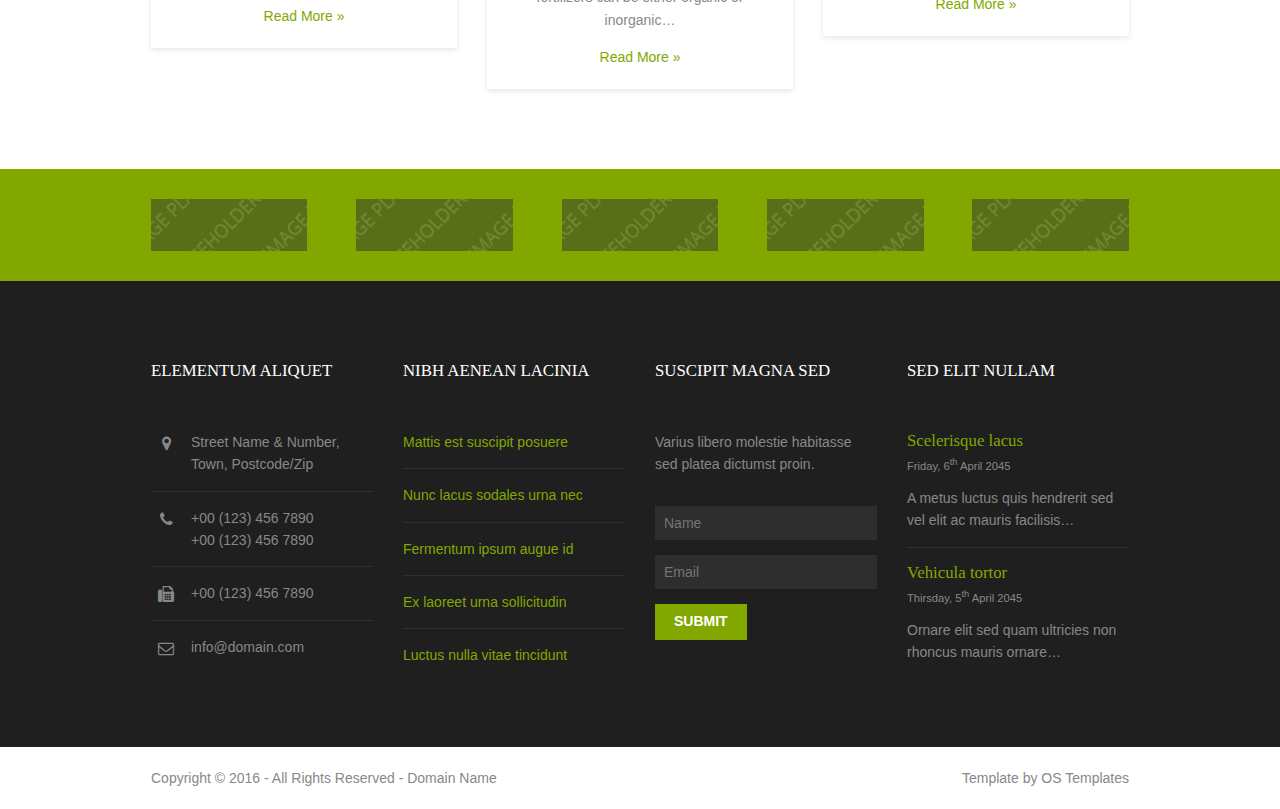
==== commit 313488af: "added_fammers and supplers details" ====
--- a/index.html
+++ b/index.html
@@ -98,6 +98,17 @@
       <li class="one_quarter bgded overlay" style="background-image:url('images/demo/tomatos.jpeg');"><a class="btn medium" href="#">Tomatoes</a><br>
         Convallis</li>
     </ul>
+    <div class="space"></div>
+    <ul class="nospace group blocks">
+      <li class="one_quarter first bgded overlay" style="background-image:url('images/demo/maize.jpeg');"><a class="btn medium" href="#">Maize</a><br>
+        Ultrices</li>
+      <li class="one_quarter bgded overlay" style="background-image:url('images/demo/cabbage.jpg');"><a class="btn medium" href="#">Carbbage</a><br>
+        Posuere</li>
+      <li class="one_quarter bgded overlay" style="background-image:url('images/demo/carrot.jpeg');"><a class="btn medium" href="#">Carrots</a><br>
+        Cubilia</li>
+      <li class="one_quarter bgded overlay" style="background-image:url('images/demo/tomatos.jpeg');"><a class="btn medium" href="#">Tomatoes</a><br>
+        Convallis</li>
+    </ul>
     <!-- ################################################################################################ -->
     <!-- / main body -->
     <div class="clear"></div>
@@ -136,6 +147,9 @@
       <h2 class="heading">Suppliers Upload</h2>
       <p>we help farmers with the right subsides</p>
     </div>
+
+
+    <!-- Suppliers Upload -->
     <ul class="nospace elements">
       <li class="one_third first">
         <article><a href="#"><img src="images/demo/nitrogen-fertilizer.jpg" alt=""></a>
@@ -168,9 +182,54 @@
         </article>
       </li>
     </ul>
+
+
+    <ul class="nospace elements">
+      <li class="one_third first">
+        <article><a href="#"><img src="images/demo/nitrogen-fertilizer.jpg" alt=""></a>
+          <div class="txtwrap">
+            <h6 class="heading">Nitrogen fertilizers</h6>
+            <time> <strong>GHC </strong>200.00</time>
+            <p>Nitrogen is a key nutrient for plant growth. It is used to promote leaf and stem growth. Nitrogen fertilizers can be either organic or inorganic. Organic nitrogen fertilizers, such as manure and compost, release nitrogen slowly over time.&hellip;</p>
+            <footer><a href="#">Read More &raquo;</a></footer>
+          </div>
+        </article>
+      </li>
+      <li class="one_third">
+        <article><a href="#"><img src="images/demo/phosphorus-fertilizer.jpg" alt=""></a>
+          <div class="txtwrap">
+            <h6 class="heading">Phosphorus fertilizers</h6>
+            <time> <strong>GHC </strong>400.00</time>
+            <p>Phosphorus is another key nutrient for plant growth. It is used to promote root growth and flowering. Phosphorus fertilizers can be either organic or inorganic&hellip;</p>
+            <footer><a href="#">Read More &raquo;</a></footer>
+          </div>
+        </article>
+      </li>
+      <li class="one_third">
+        <article><a href="#"><img src="images/demo/potssium fertilizer.jpg" alt=""></a>
+          <div class="txtwrap">
+            <h6 class="heading">Potassium fertilizers</h6>
+            <time> <strong>GHC </strong>250.00</time>
+            <p>Potassium is a micronutrient that is important for plant growth. It is used to promote disease resistance and stress tolerance. Potassium fertilizers can be either organic or inorganic&hellip;</p>
+            <footer><a href="#">Read More &raquo;</a></footer>
+          </div>
+        </article>
+      </li>
+    </ul>
+    
     <!-- ################################################################################################ -->
   </section>
 </div>
+<!-- ################################################################################################ -->
+
+ 
+
+    <!-- ################################################################################################ -->
+    
+    
+    <!-- ################################################################################################ -->
+  
+
 <!-- ################################################################################################ -->
 <!-- ################################################################################################ -->
 <!-- ################################################################################################ -->
--- a/layout/styles/layout.css
+++ b/layout/styles/layout.css
@@ -1,12 +1,5 @@
 @charset "utf-8";
-/*
-Template Name: Arialogic
-Author: <a href="http://www.os-templates.com/">OS Templates</a>
-Author URI: http://www.os-templates.com/
-Licence: Free to use under our free template licence terms
-Licence URI: http://www.os-templates.com/template-terms
-File: Layout CSS
-*/
+
 
 @import url("fontawesome-4.5.0.min.css");
 @import url("framework.css");
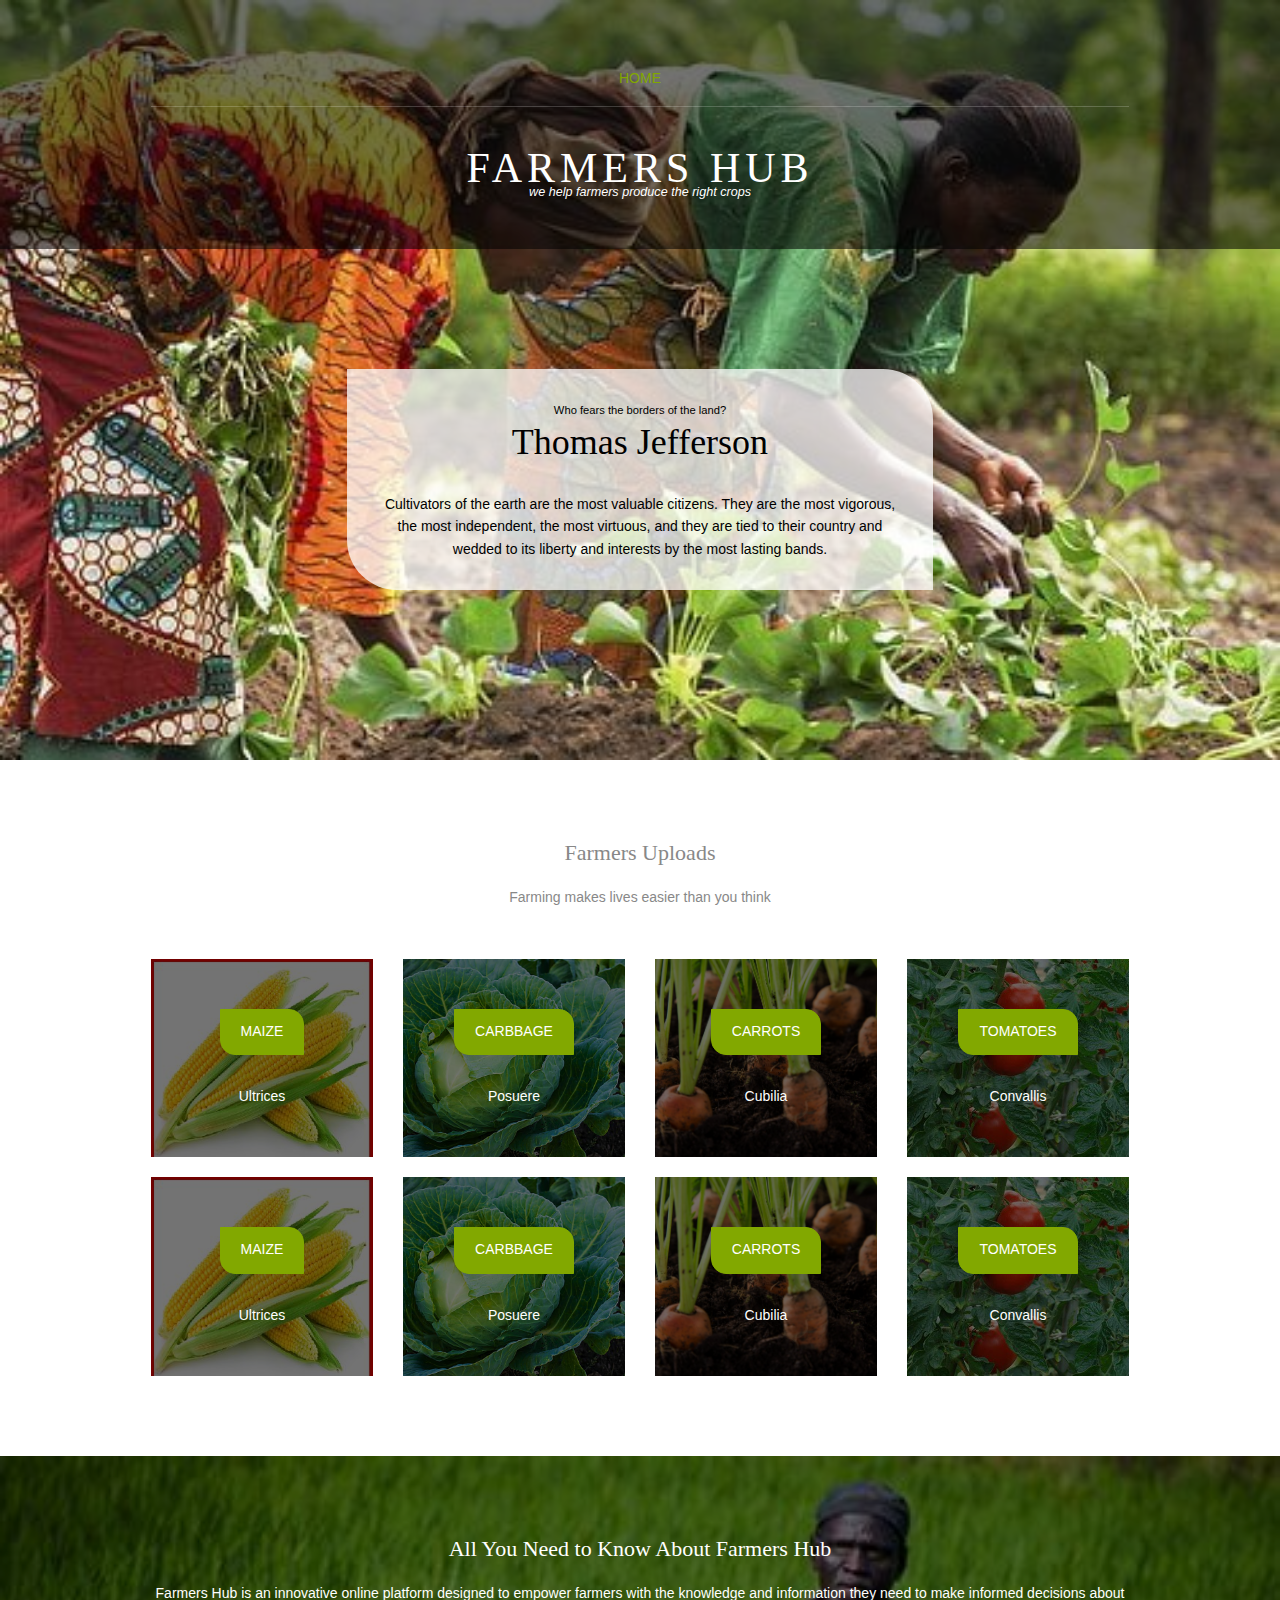
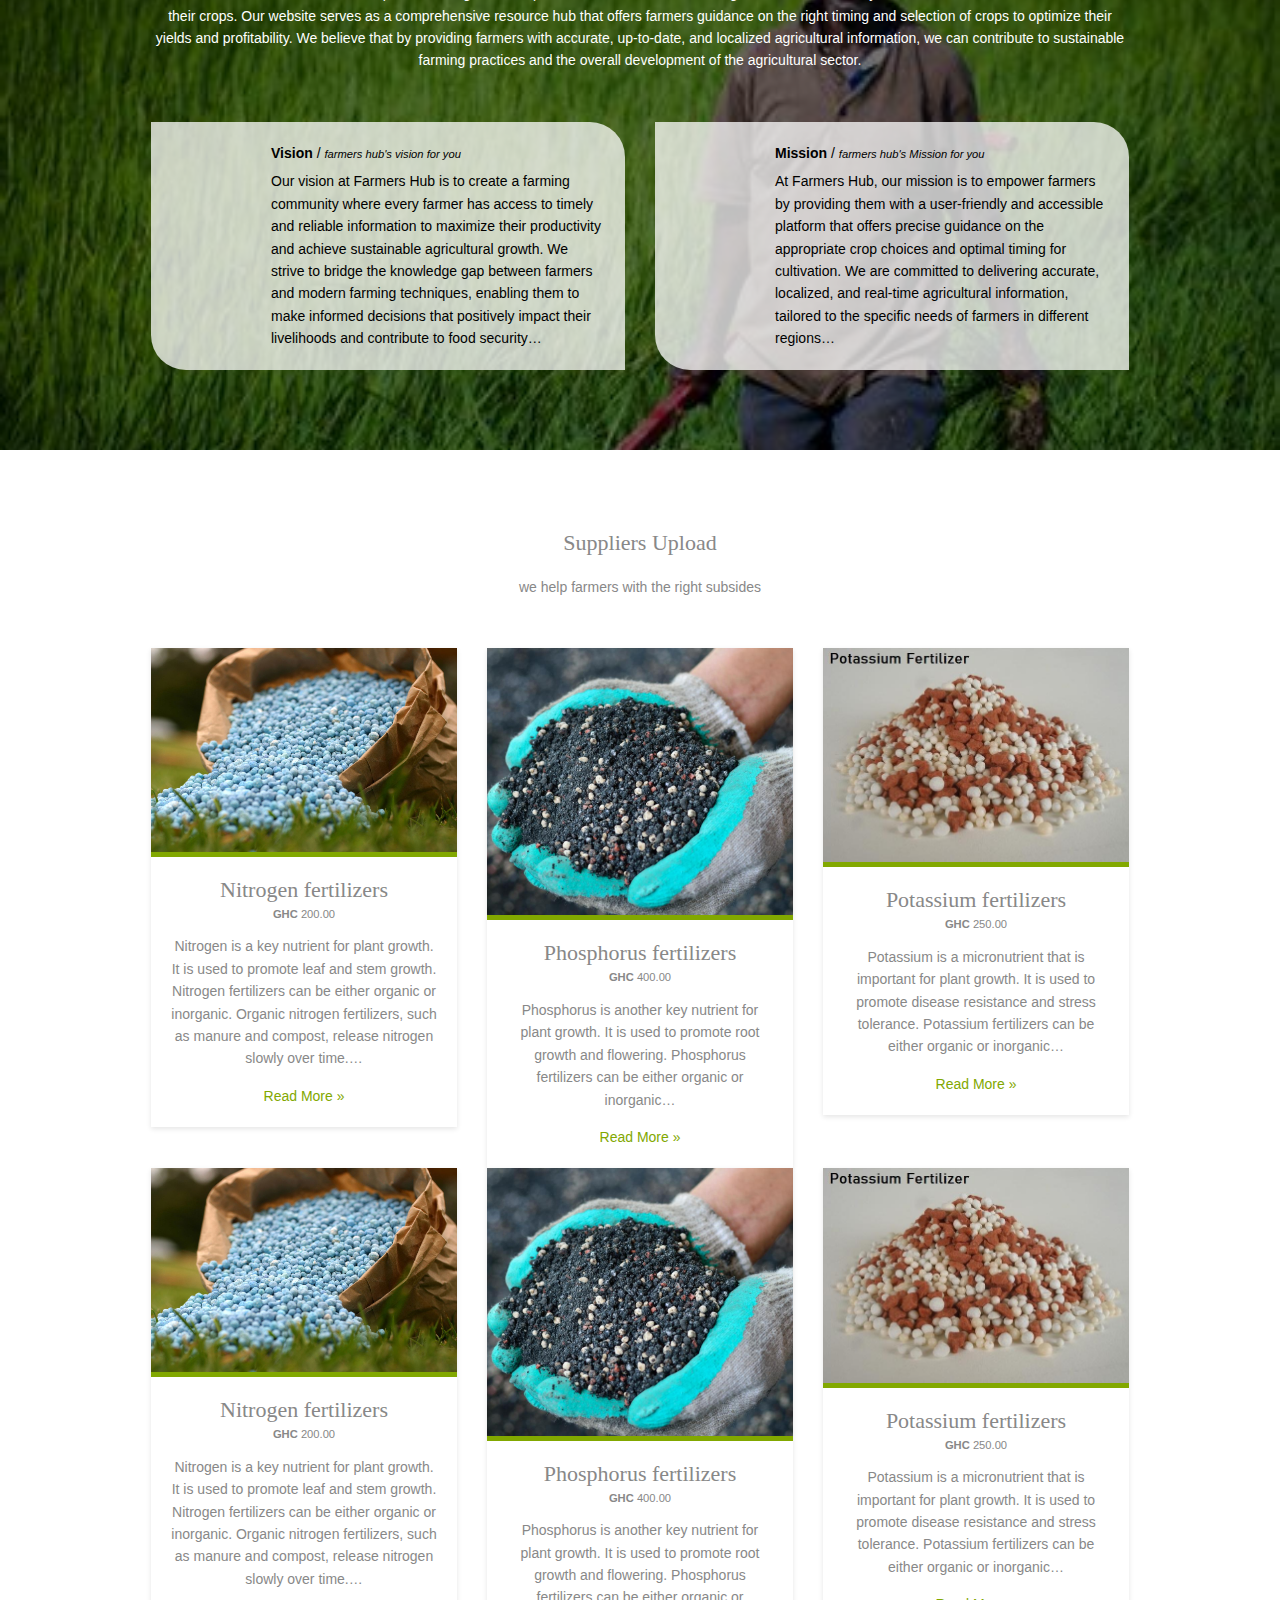
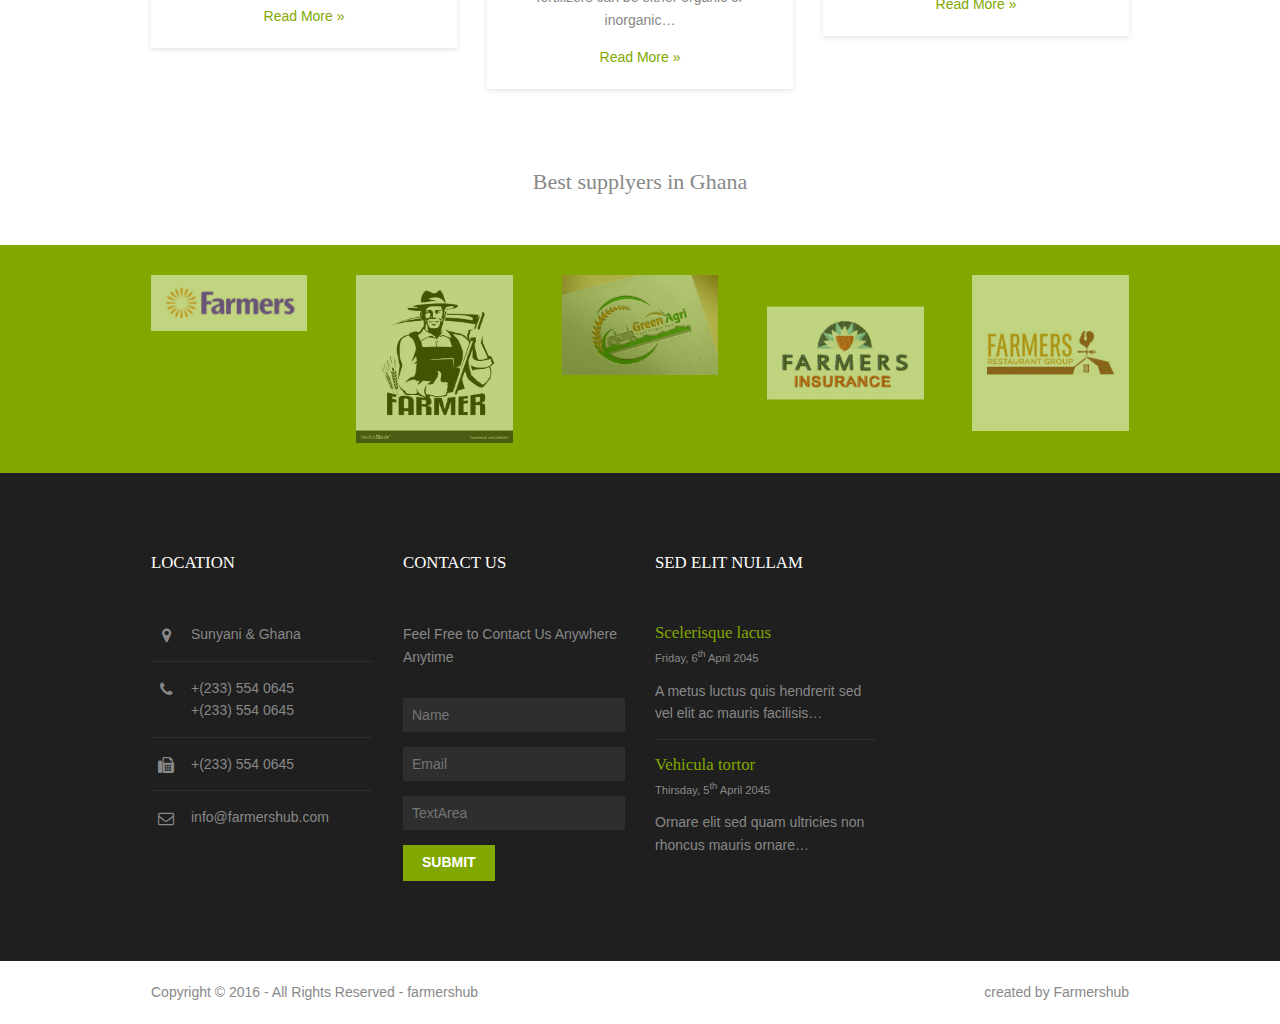
==== commit 77bb04b8: "small changes" ====
--- a/index.html
+++ b/index.html
@@ -114,8 +114,7 @@
     <div class="clear"></div>
   </main>
 </div>
-<!-- ################################################################################################ -->
-<!-- ################################################################################################ -->
+
 <!-- ################################################################################################ -->
 <div class="bgded overlay" style="background-image:url('images/demo/backgrounds/green_farming.jpeg');">
   <section id="testimonials" class="hoc container clear"> 
@@ -205,6 +204,7 @@
           </div>
         </article>
       </li>
+
       <li class="one_third">
         <article><a href="#"><img src="images/demo/potssium fertilizer.jpg" alt=""></a>
           <div class="txtwrap">
@@ -220,113 +220,90 @@
     <!-- ################################################################################################ -->
   </section>
 </div>
-<!-- ################################################################################################ -->
-
- 
-
-    <!-- ################################################################################################ -->
-    
-    
-    <!-- ################################################################################################ -->
-  
-
-<!-- ################################################################################################ -->
-<!-- ################################################################################################ -->
-<!-- ################################################################################################ -->
+<h1 class="center btmspace-50">Best supplyers in Ghana</h1>
 <div class="wrapper coloured">
   <div class="hoc clear"> 
     <!-- ################################################################################################ -->
     <figure id="logos">
       <ul class="nospace group">
-        <li><a href="#"><img src="images/demo/logo.png" alt=""></a></li>
-        <li><a href="#"><img src="images/demo/logo.png" alt=""></a></li>
-        <li><a href="#"><img src="images/demo/logo.png" alt=""></a></li>
-        <li><a href="#"><img src="images/demo/logo.png" alt=""></a></li>
-        <li><a href="#"><img src="images/demo/logo.png" alt=""></a></li>
+        <li><a href="#"><img src="images/demo/logo1.jpg" alt=""></a></li>
+        <li><a href="#"><img src="images/demo/logo2.jpeg" alt=""></a></li>
+        <li><a href="#"><img src="images/demo/logo3.jpeg" alt=""></a></li>
+        <li><a href="#"><img src="images/demo/logo4.png" alt=""></a></li>
+        <li><a href="#"><img src="images/demo/logo5.jpeg" alt=""></a></li>
       </ul>
       <figcaption class="hidden"><a class="btn small" href="#">More &raquo;</a></figcaption>
     </figure>
     <!-- ################################################################################################ -->
   </div>
 </div>
-<!-- ################################################################################################ -->
-<!-- ################################################################################################ -->
-<!-- ################################################################################################ -->
-<div class="wrapper row4">
-  <footer id="footer" class="hoc clear"> 
-    <!-- ################################################################################################ -->
-    <div class="one_quarter first">
-      <h6 class="title">Elementum aliquet</h6>
-      <ul class="nospace linklist contact">
-        <li><i class="fa fa-map-marker"></i>
-          <address>
-          Street Name &amp; Number, Town, Postcode/Zip
-          </address>
-        </li>
-        <li><i class="fa fa-phone"></i> +00 (123) 456 7890<br>
-          +00 (123) 456 7890</li>
-        <li><i class="fa fa-fax"></i> +00 (123) 456 7890</li>
-        <li><i class="fa fa-envelope-o"></i> info@domain.com</li>
-      </ul>
-    </div>
-    <div class="one_quarter">
-      <h6 class="title">Nibh aenean lacinia</h6>
-      <ul class="nospace linklist">
-        <li><a href="#">Mattis est suscipit posuere</a></li>
-        <li><a href="#">Nunc lacus sodales urna nec</a></li>
-        <li><a href="#">Fermentum ipsum augue id</a></li>
-        <li><a href="#">Ex laoreet urna sollicitudin</a></li>
-        <li><a href="#">Luctus nulla vitae tincidunt</a></li>
-      </ul>
-    </div>
-    <div class="one_quarter">
-      <h6 class="title">Suscipit magna sed</h6>
-      <p class="btmspace-30">Varius libero molestie habitasse sed platea dictumst proin.</p>
-      <form method="post" action="#">
-        <fieldset>
-          <legend>Newsletter:</legend>
-          <input class="btmspace-15" type="text" value="" placeholder="Name">
-          <input class="btmspace-15" type="text" value="" placeholder="Email">
-          <button type="submit" value="submit">Submit</button>
-        </fieldset>
-      </form>
-    </div>
-    <div class="one_quarter">
-      <h6 class="title">Sed elit nullam</h6>
-      <ul class="nospace linklist">
-        <li>
-          <article>
-            <h2 class="nospace font-x1"><a href="#">Scelerisque lacus </a></h2>
-            <time class="font-xs block btmspace-10" datetime="2045-04-06">Friday, 6<sup>th</sup> April 2045</time>
-            <p class="nospace">A metus luctus quis hendrerit sed vel elit ac mauris facilisis&hellip;</p>
-          </article>
-        </li>
-        <li>
-          <article>
-            <h2 class="nospace font-x1"><a href="#">Vehicula tortor</a></h2>
-            <time class="font-xs block btmspace-10" datetime="2045-04-05">Thirsday, 5<sup>th</sup> April 2045</time>
-            <p class="nospace">Ornare elit sed quam ultricies non rhoncus mauris ornare&hellip;</p>
-          </article>
-        </li>
-      </ul>
-    </div>
+<center>
+  <div class="wrapper row4">
+    <footer id="footer" class="hoc clear"> 
+      <!-- ################################################################################################ -->
+      <div class="one_quarter first">
+        <h6 class="title">Location</h6>
+        <ul class="nospace linklist contact">
+          <li><i class="fa fa-map-marker"></i>
+            <address>
+            Sunyani &amp; Ghana
+            </address>
+          </li>
+          <li><i class="fa fa-phone"></i> +(233) 554 0645<br>
+            +(233) 554 0645</li>
+          <li><i class="fa fa-fax"></i> +(233) 554 0645</li>
+          <li><i class="fa fa-envelope-o"></i> info@farmershub.com</li>
+        </ul>
+      </div>
+      
+      <div class="one_quarter">
+        <h6 class="title">contact Us</h6>
+        <p class="btmspace-30">Feel Free to Contact Us Anywhere Anytime</p>
+        <form method="post" action="#">
+          <fieldset>
+            <legend>Newsletter:</legend>
+            <input class="btmspace-15" type="text" value="" placeholder="Name">
+            <input class="btmspace-15" type="text" value="" placeholder="Email">
+            <input class="btmspace-15" type="text" value="" placeholder="TextArea">
+            <button type="submit" value="submit">Submit</button>
+          </fieldset>
+        </form>
+      </div>
+      <div class="one_quarter">
+        <h6 class="title">Sed elit nullam</h6>
+        <ul class="nospace linklist">
+          <li>
+            <article>
+              <h2 class="nospace font-x1"><a href="#">Scelerisque lacus </a></h2>
+              <time class="font-xs block btmspace-10" datetime="2045-04-06">Friday, 6<sup>th</sup> April 2045</time>
+              <p class="nospace">A metus luctus quis hendrerit sed vel elit ac mauris facilisis&hellip;</p>
+            </article>
+          </li>
+          <li>
+            <article>
+              <h2 class="nospace font-x1"><a href="#">Vehicula tortor</a></h2>
+              <time class="font-xs block btmspace-10" datetime="2045-04-05">Thirsday, 5<sup>th</sup> April 2045</time>
+              <p class="nospace">Ornare elit sed quam ultricies non rhoncus mauris ornare&hellip;</p>
+            </article>
+          </li>
+        </ul>
+      </div>
+  
+
+</center>
     <!-- ################################################################################################ -->
   </footer>
 </div>
-<!-- ################################################################################################ -->
-<!-- ################################################################################################ -->
-<!-- ################################################################################################ -->
+
 <div class="wrapper row5">
   <div id="copyright" class="hoc clear"> 
     <!-- ################################################################################################ -->
-    <p class="fl_left">Copyright &copy; 2016 - All Rights Reserved - <a href="#">Domain Name</a></p>
-    <p class="fl_right">Template by <a target="_blank" href="http://www.os-templates.com/" title="Free Website Templates">OS Templates</a></p>
+    <p class="fl_left">Copyright &copy; 2016 - All Rights Reserved - <a href="#">farmershub</a></p>
+    <p class="fl_right">created by <a target="_blank"  title="farmers">Farmershub</a></p>
     <!-- ################################################################################################ -->
   </div>
 </div>
-<!-- ################################################################################################ -->
-<!-- ################################################################################################ -->
-<!-- ################################################################################################ -->
+
 <a id="backtotop" href="#top"><i class="fa fa-chevron-up"></i></a>
 <!-- JAVASCRIPTS -->
 <script src="layout/scripts/jquery.min.js"></script>
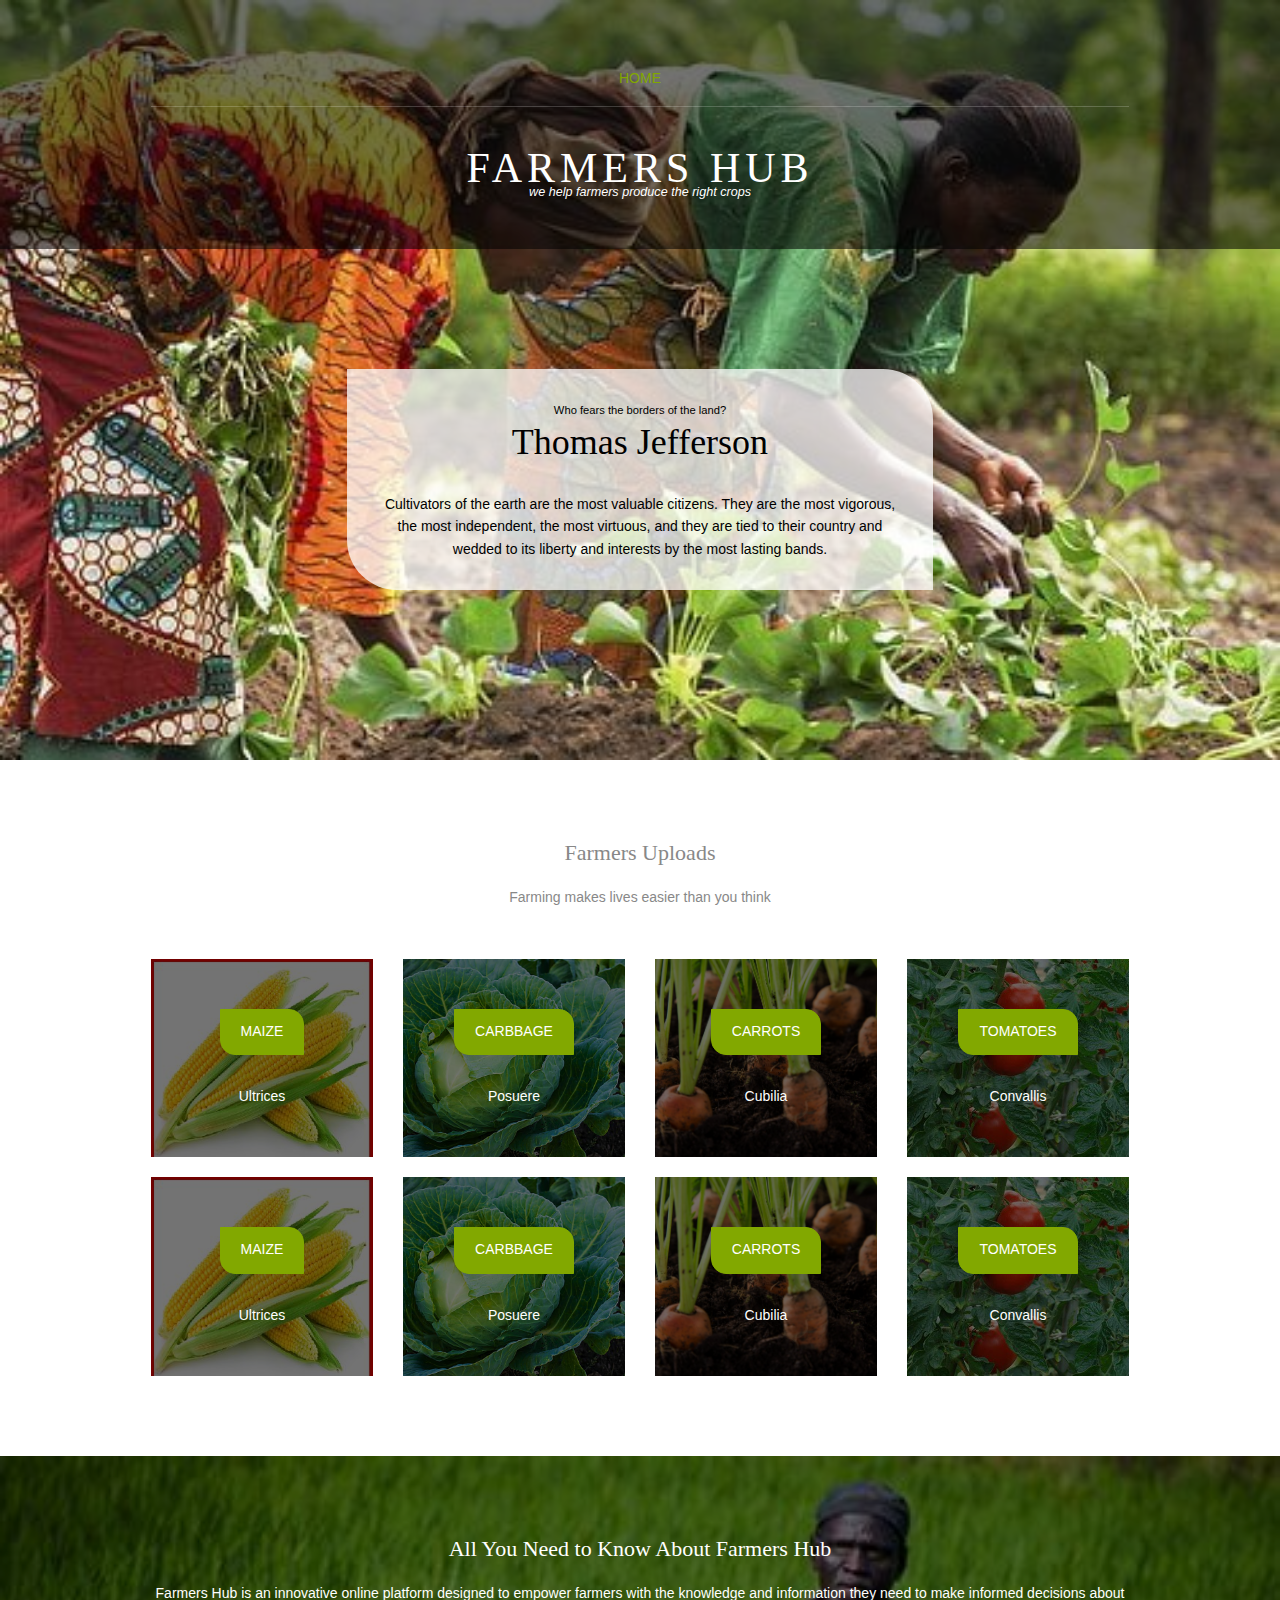
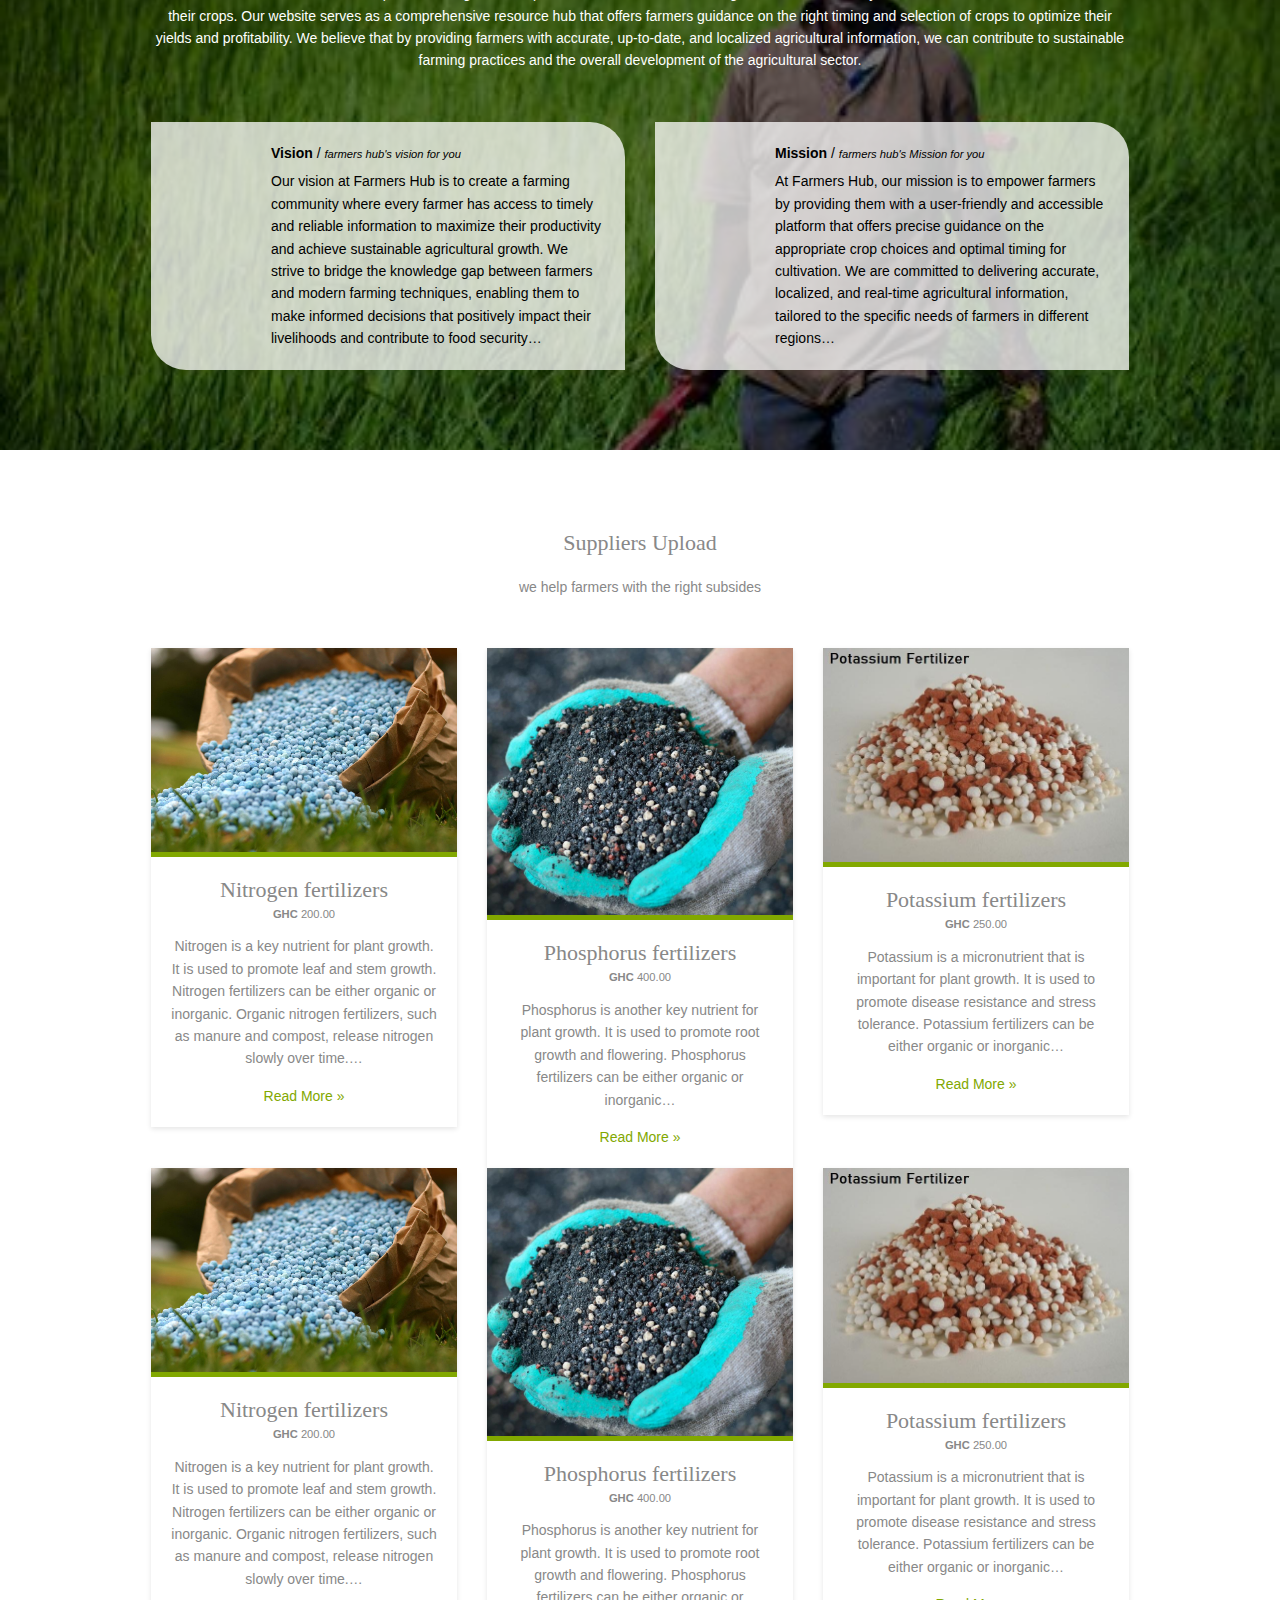
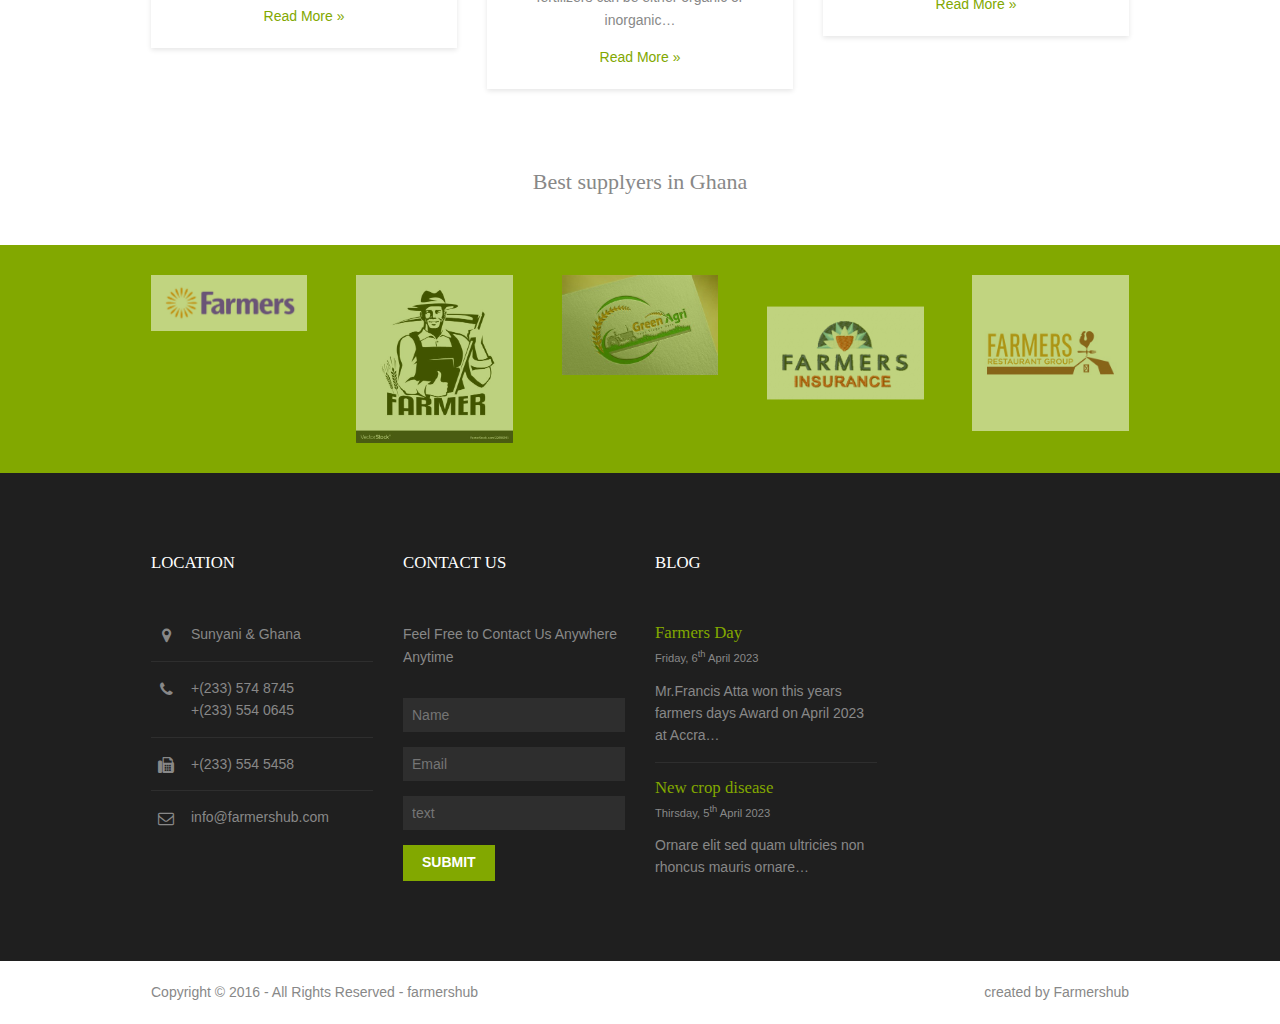
==== commit 802f67fd: "authentication created" ====
--- a/index.html
+++ b/index.html
@@ -249,9 +249,9 @@
             Sunyani &amp; Ghana
             </address>
           </li>
-          <li><i class="fa fa-phone"></i> +(233) 554 0645<br>
+          <li><i class="fa fa-phone"></i> +(233) 574 8745<br>
             +(233) 554 0645</li>
-          <li><i class="fa fa-fax"></i> +(233) 554 0645</li>
+          <li><i class="fa fa-fax"></i> +(233) 554 5458</li>
           <li><i class="fa fa-envelope-o"></i> info@farmershub.com</li>
         </ul>
       </div>
@@ -264,25 +264,25 @@
             <legend>Newsletter:</legend>
             <input class="btmspace-15" type="text" value="" placeholder="Name">
             <input class="btmspace-15" type="text" value="" placeholder="Email">
-            <input class="btmspace-15" type="text" value="" placeholder="TextArea">
+            <input class="btmspace-15" type="text" value="" placeholder="text">
             <button type="submit" value="submit">Submit</button>
           </fieldset>
         </form>
       </div>
       <div class="one_quarter">
-        <h6 class="title">Sed elit nullam</h6>
+        <h6 class="title">Blog</h6>
         <ul class="nospace linklist">
           <li>
             <article>
-              <h2 class="nospace font-x1"><a href="#">Scelerisque lacus </a></h2>
-              <time class="font-xs block btmspace-10" datetime="2045-04-06">Friday, 6<sup>th</sup> April 2045</time>
-              <p class="nospace">A metus luctus quis hendrerit sed vel elit ac mauris facilisis&hellip;</p>
+              <h2 class="nospace font-x1"><a href="#">Farmers Day</a></h2>
+              <time class="font-xs block btmspace-10" datetime="2045-04-06">Friday, 6<sup>th</sup> April 2023</time>
+              <p class="nospace">Mr.Francis Atta won this years farmers days Award on April 2023 at Accra&hellip;</p>
             </article>
           </li>
           <li>
             <article>
-              <h2 class="nospace font-x1"><a href="#">Vehicula tortor</a></h2>
-              <time class="font-xs block btmspace-10" datetime="2045-04-05">Thirsday, 5<sup>th</sup> April 2045</time>
+              <h2 class="nospace font-x1"><a href="#">New crop disease</a></h2>
+              <time class="font-xs block btmspace-10" datetime="2045-04-05">Thirsday, 5<sup>th</sup> April 2023</time>
               <p class="nospace">Ornare elit sed quam ultricies non rhoncus mauris ornare&hellip;</p>
             </article>
           </li>
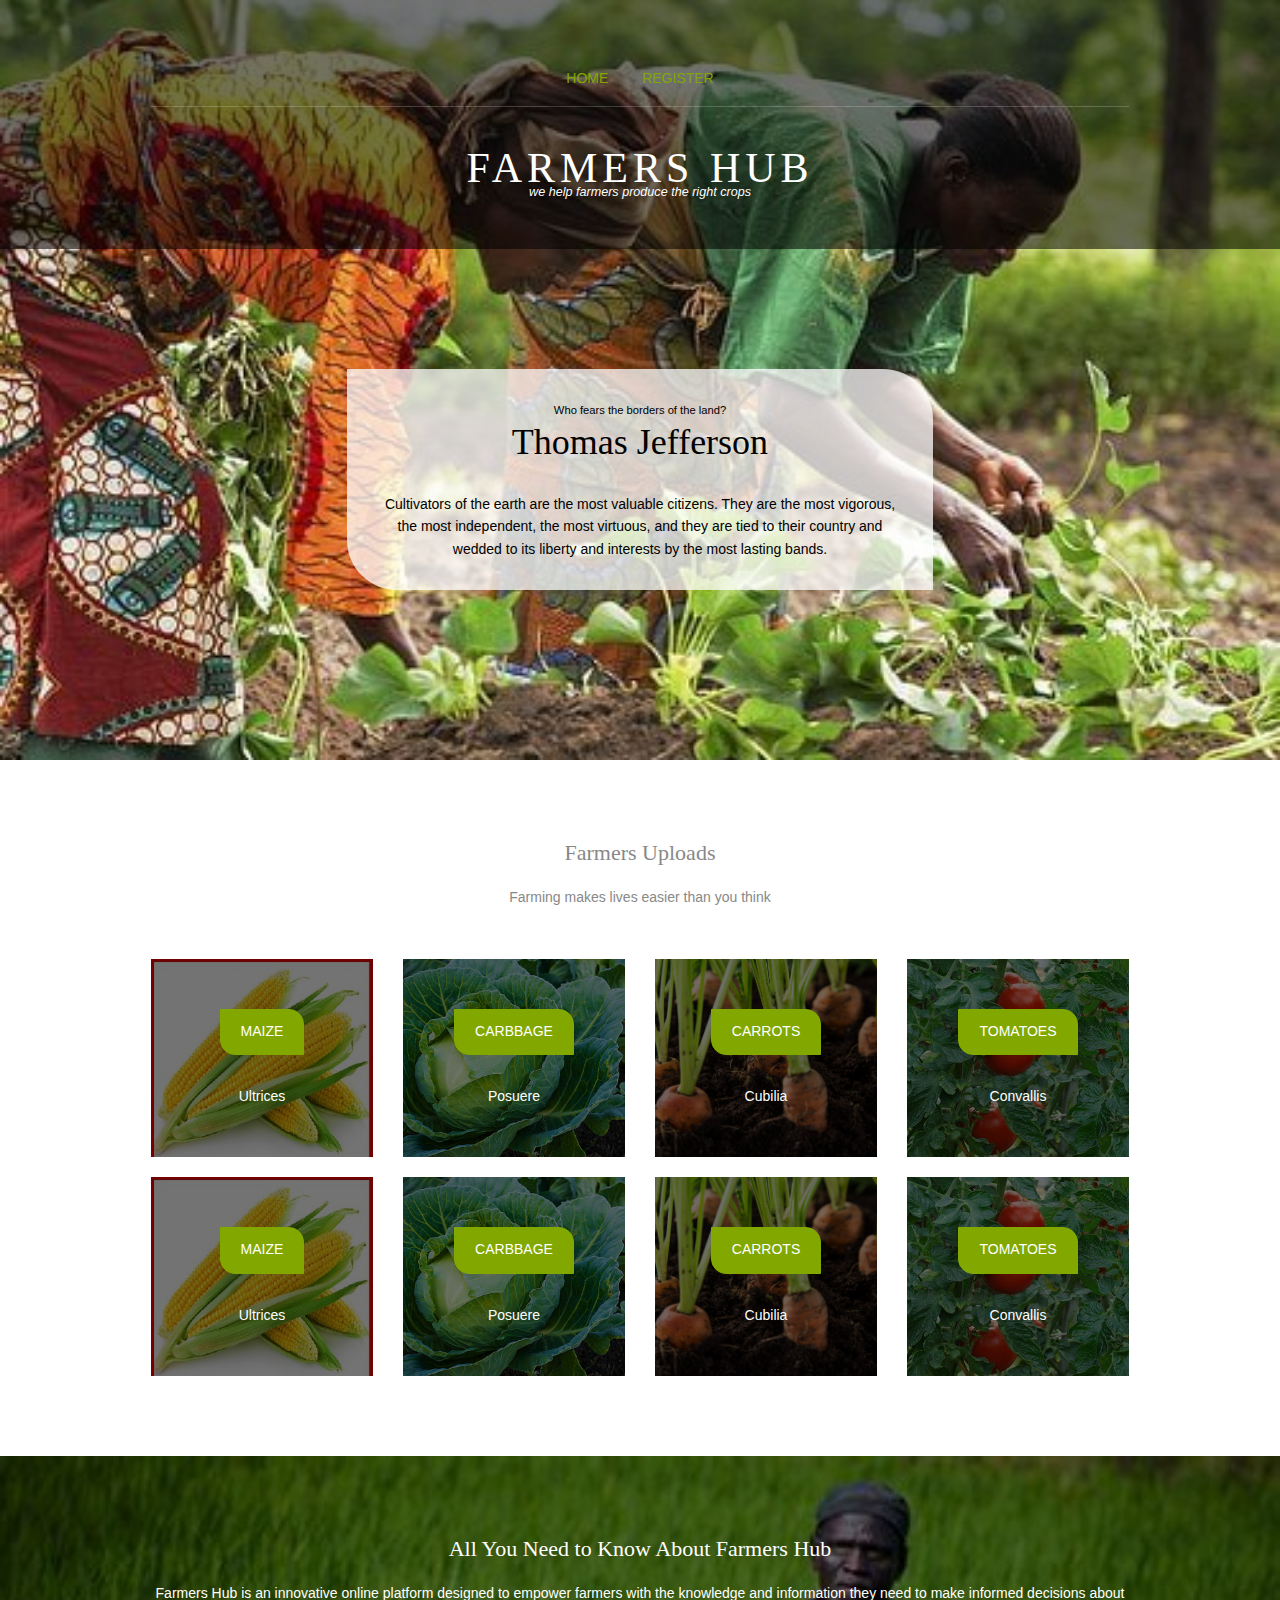
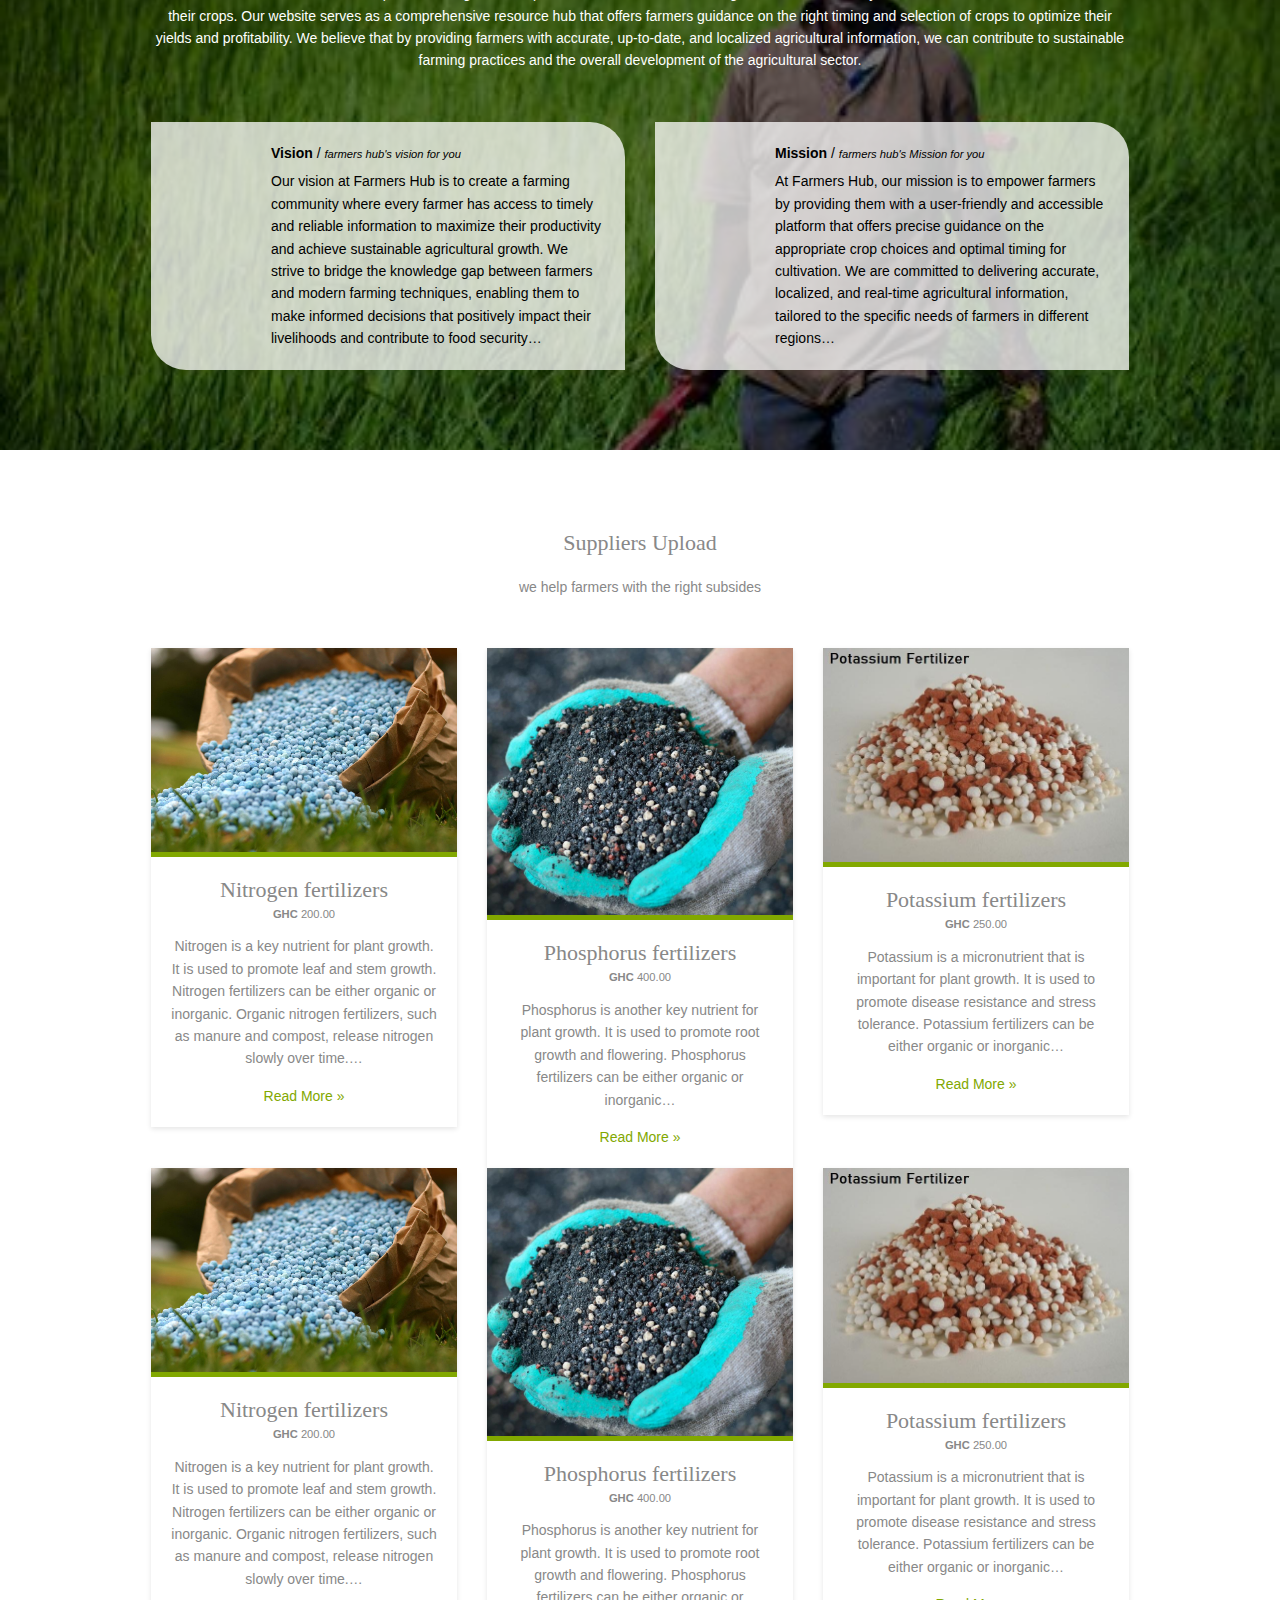
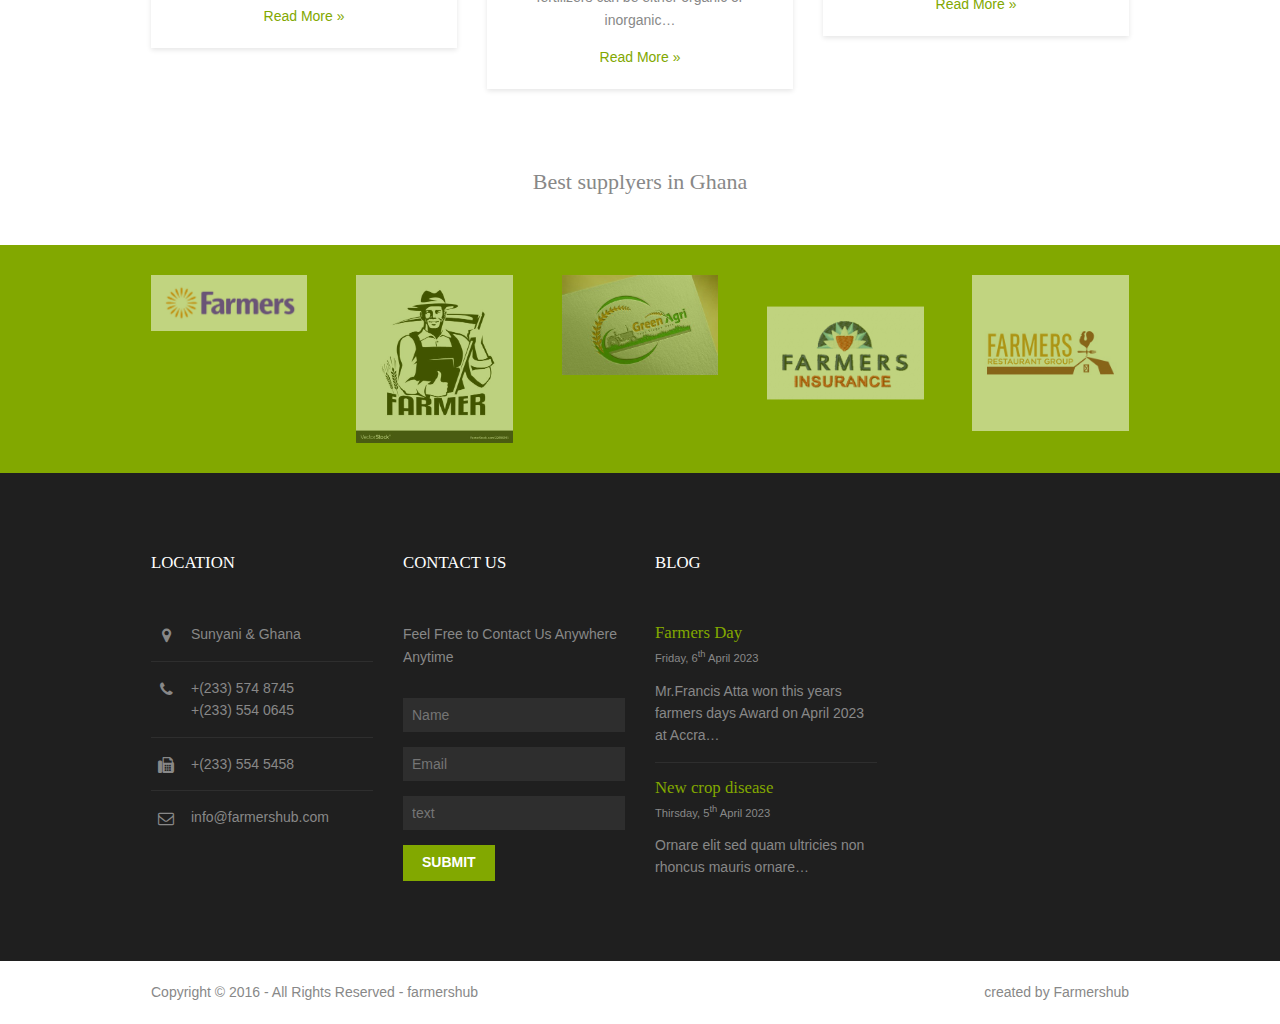
==== commit 703ed228: "routes created" ====
--- a/index.html
+++ b/index.html
@@ -17,6 +17,7 @@
         <!-- ################################################################################################ -->
         <ul class="clear">
           <li class="active"><a href="index.html">Home</a></li>
+          <li class="active"><a href="auth/register.html">Register</a></li>
           <!-- <li><a class="drop" href="#">Pages</a>
             <ul>
               <li><a href="pages/gallery.html">Gallery</a></li>
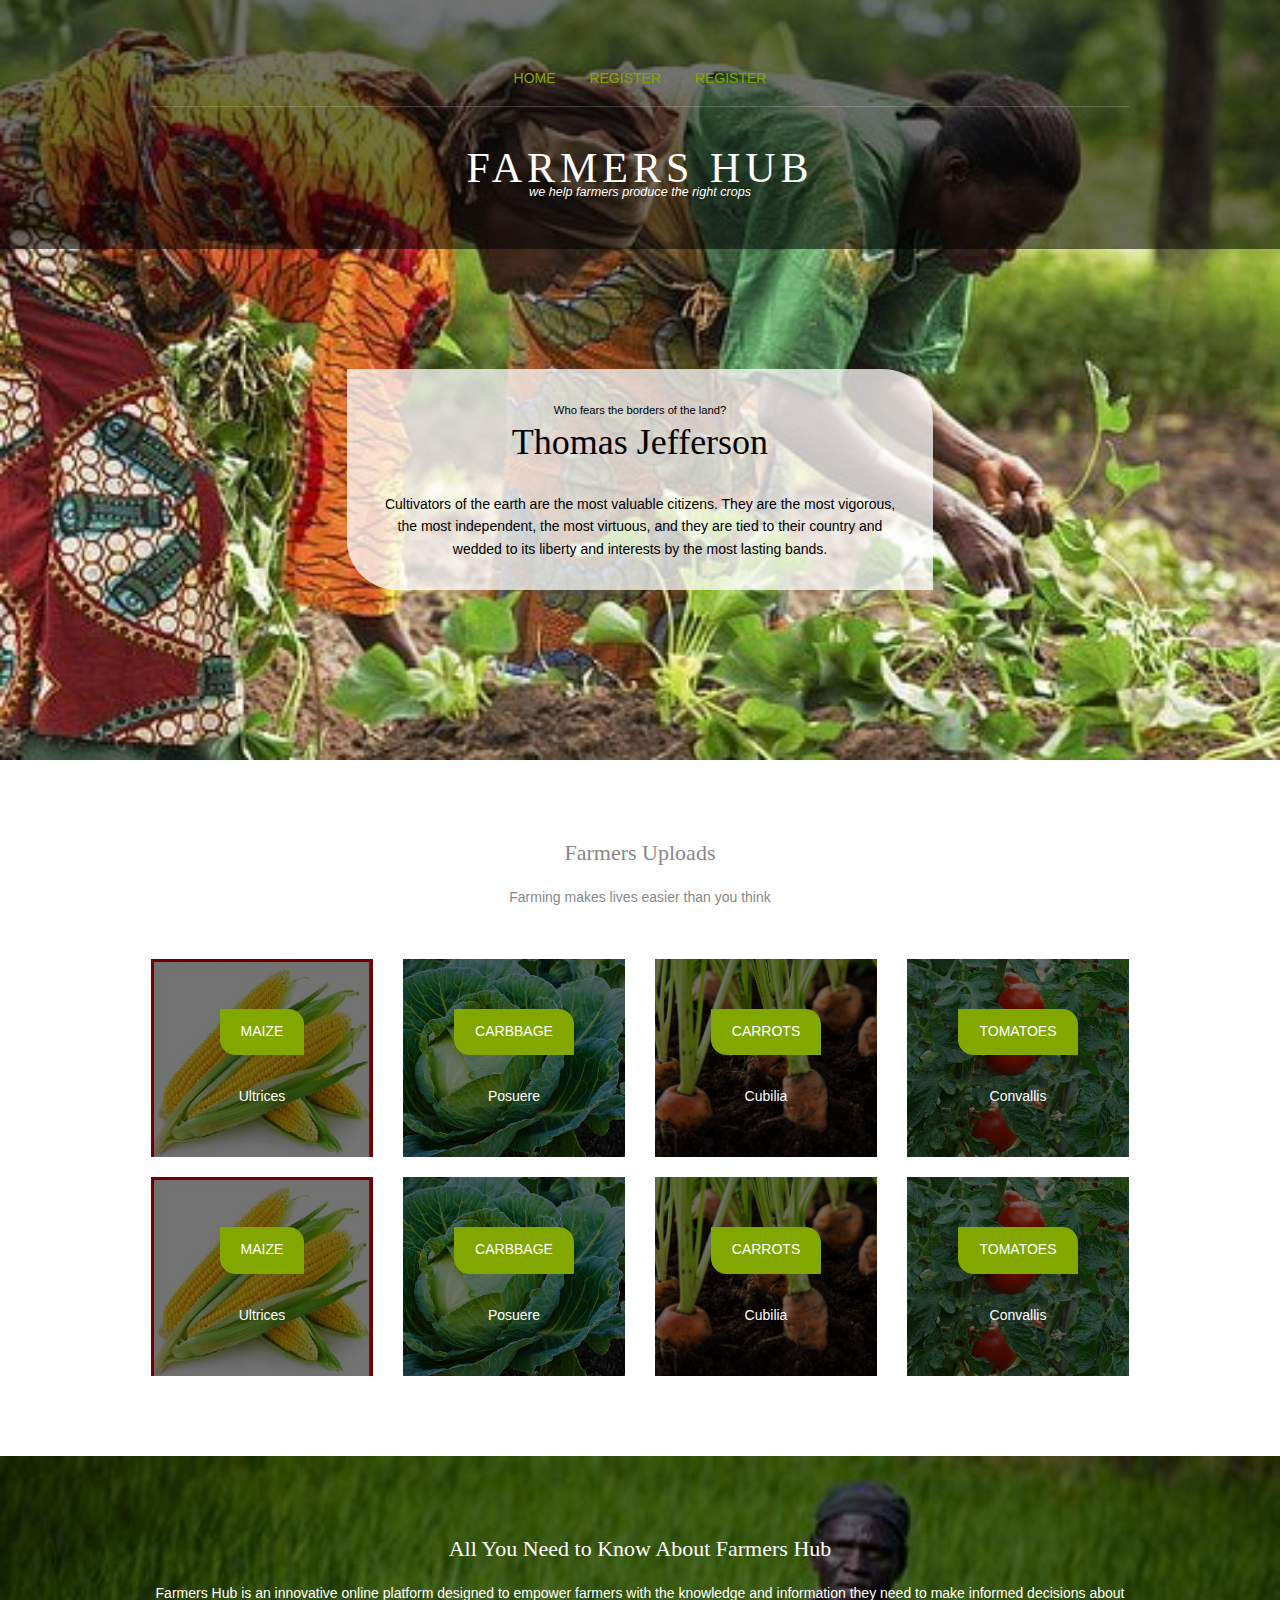
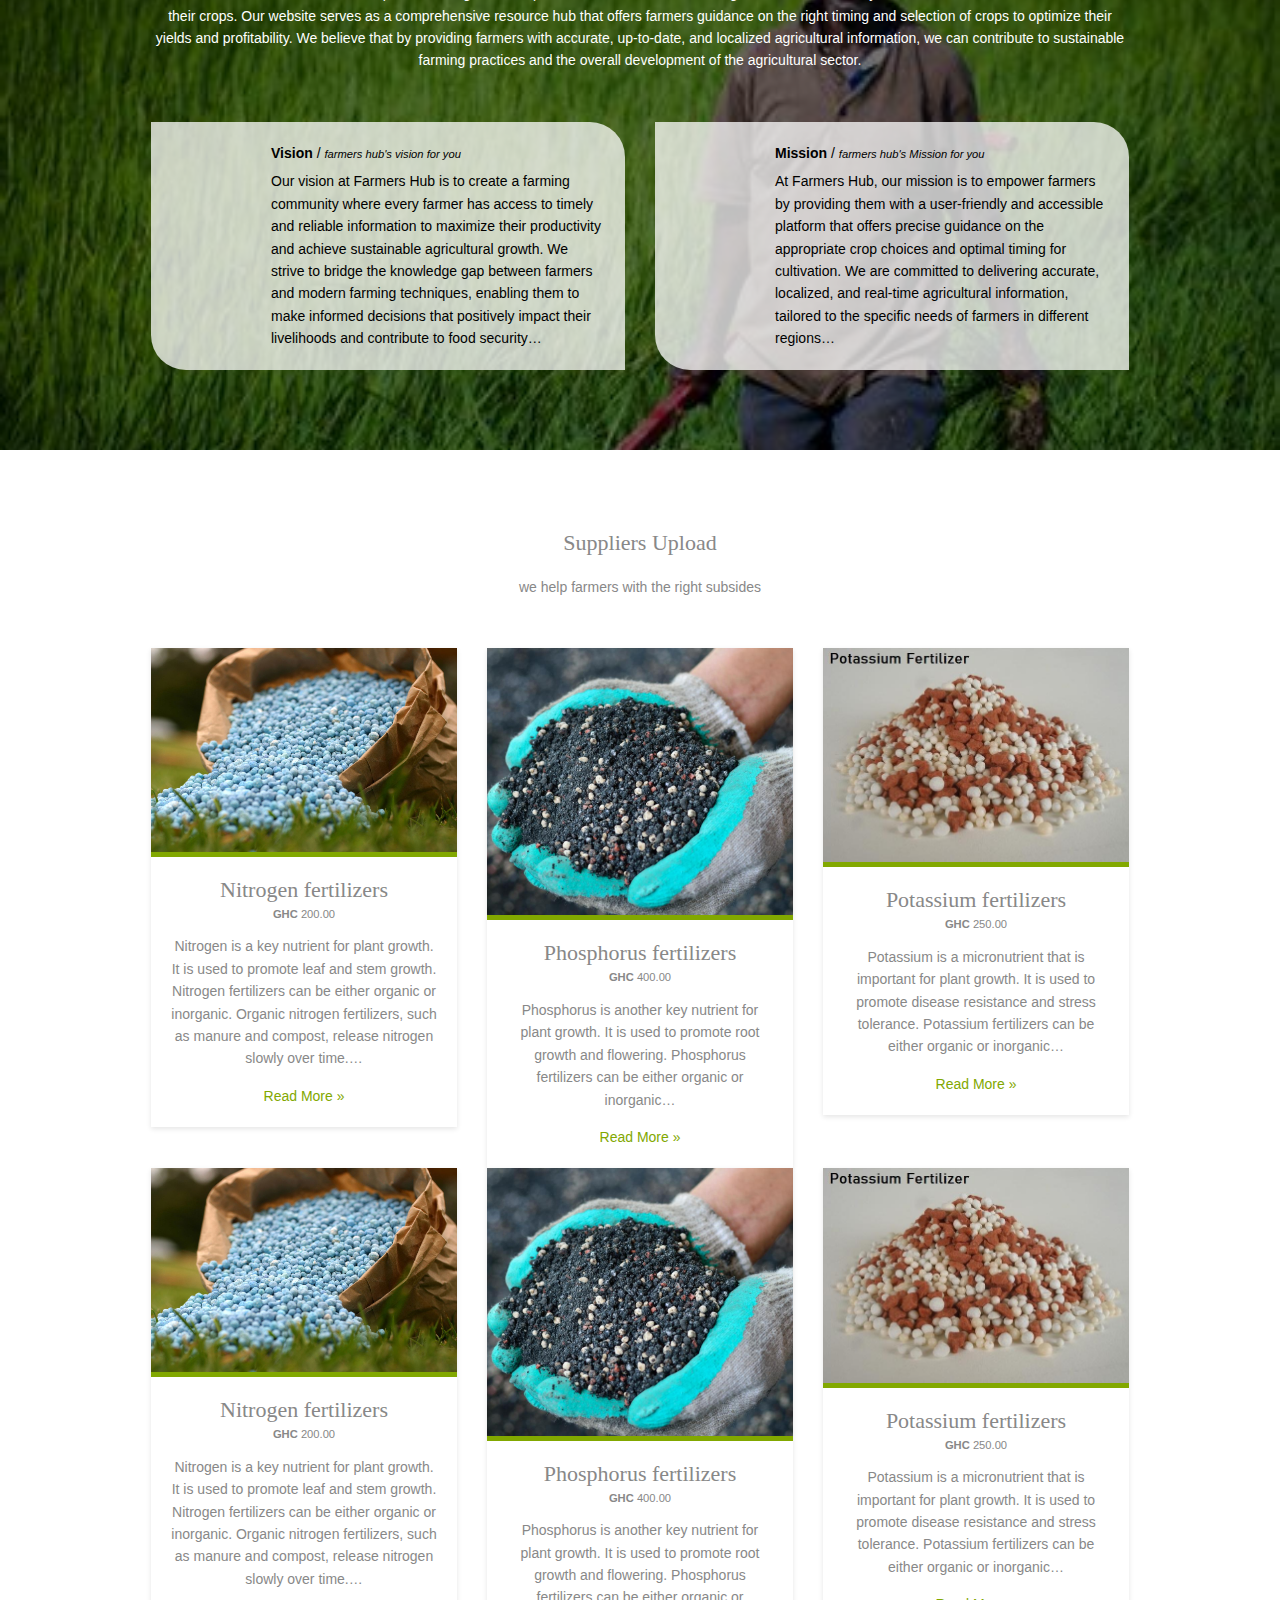
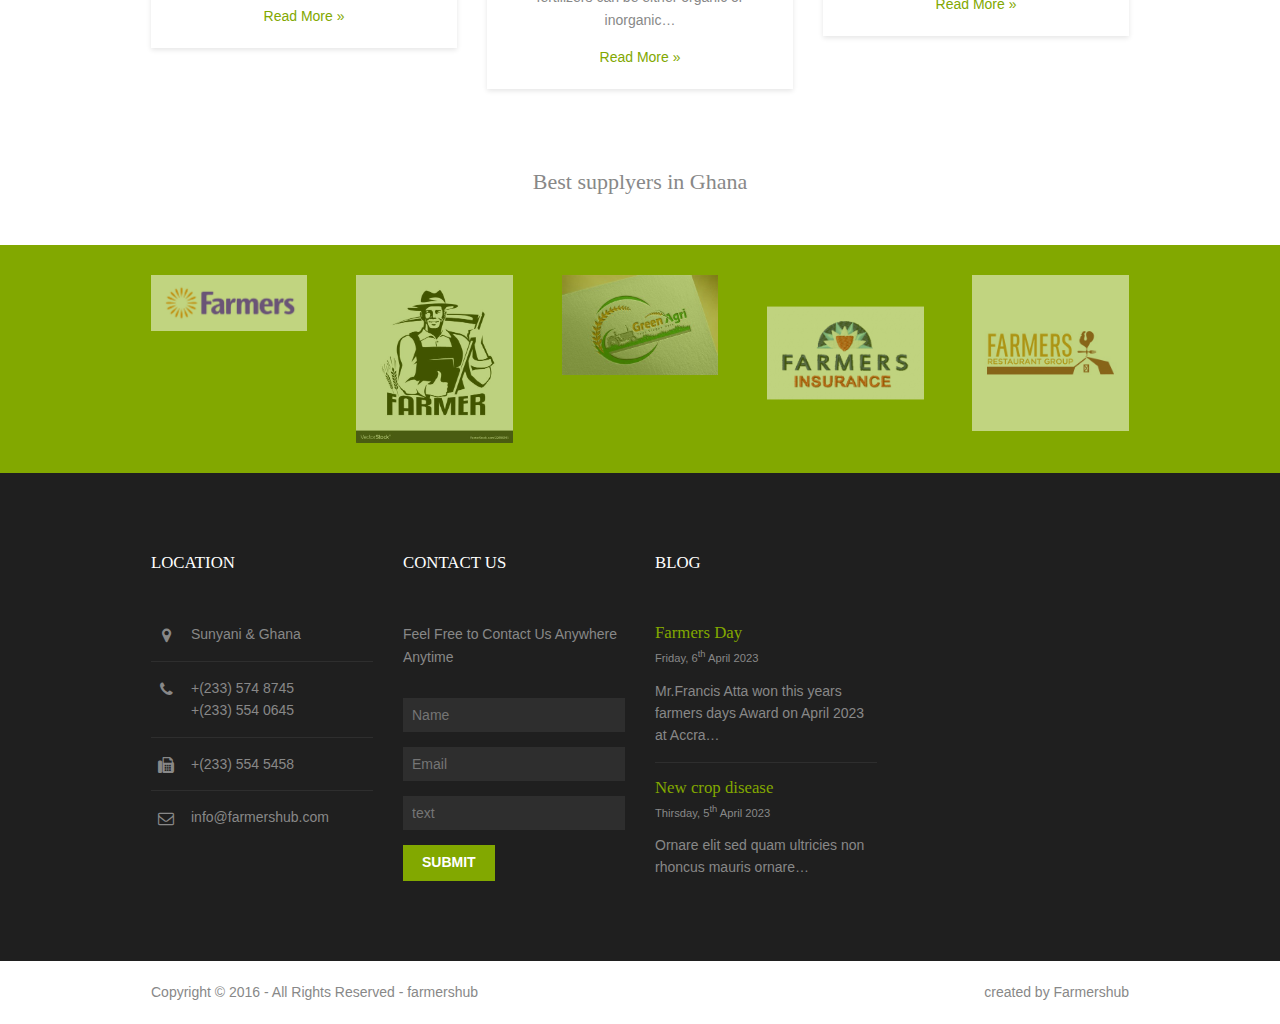
==== commit d604bb06: "change file name" ====
--- a/index.html
+++ b/index.html
@@ -7,84 +7,51 @@
 <link href="layout/styles/layout.css" rel="stylesheet" type="text/css" media="all">
 </head>
 <body id="top">
-<!-- ################################################################################################ -->
+
 <!-- Top Background Image Wrapper -->
 <div class="bgded" style="background-image:url('images/demo/backgrounds/farmers.jpg');"> 
-  <!-- ################################################################################################ -->
+ 
   <div class="wrapper overlay">
     <header id="header" class="hoc clear">
       <nav id="mainav" class="clear"> 
-        <!-- ################################################################################################ -->
+        
         <ul class="clear">
           <li class="active"><a href="index.html">Home</a></li>
           <li class="active"><a href="auth/register.html">Register</a></li>
-          <!-- <li><a class="drop" href="#">Pages</a>
-            <ul>
-              <li><a href="pages/gallery.html">Gallery</a></li>
-              <li><a href="pages/full-width.html">Full Width</a></li>
-              <li><a href="pages/sidebar-left.html">Sidebar Left</a></li>
-              <li><a href="pages/sidebar-right.html">Sidebar Right</a></li>
-              <li><a href="pages/basic-grid.html">Basic Grid</a></li>
-            </ul>
-          </li> -->
-          <!-- <li><a class="drop" href="#">Dropdown</a>
-            <ul>
-              <li><a href="#">Level 2</a></li>
-              <li><a class="drop" href="#">Level 2 + Drop</a>
-                <ul>
-                  <li><a href="#">Level 3</a></li>
-                  <li><a href="#">Level 3</a></li>
-                  <li><a href="#">Level 3</a></li>
-                </ul>
-              </li>
-              <li><a href="#">Level 2</a></li>
-            </ul>
-          </li> -->
-          <!-- <li><a href="#">Link Text</a></li>
-          <li><a href="#">Link Text</a></li>
-          <li><a href="#">Link Text</a></li>
-          <li><a href="#">Long Link Text</a></li> -->
+          <li class="active"><a href="./dashboard/index.html">Register</a></li>
+          
         </ul>
-        <!-- ################################################################################################ -->
+        
       </nav>
       <div id="logo"> 
-        <!-- ################################################################################################ -->
+        
         <h1><a href="index.html">farmers Hub</a></h1>
         <p>We help farmers produce the right crops</p>
-        <!-- ################################################################################################ -->
+        
       </div>
     </header>
   </div>
-  <!-- ################################################################################################ -->
-  <!-- ################################################################################################ -->
-  <!-- ################################################################################################ -->
+  
   <div id="pageintro" class="hoc clear"> 
-    <!-- ################################################################################################ -->
+    
     <article>
       <div class="introtxt">
         <p class="font-xs nospace">Who fears the borders of the land?</p>
         <h2 class="heading">Thomas Jefferson</h2>
         <p>Cultivators of the earth are the most valuable citizens. They are the most vigorous, the most independent, the most virtuous, and they are tied to their country and wedded to its liberty and interests by the most lasting bands.</p>
       </div>
-      <!-- <footer>
-        <ul class="nospace inline pushright">
-          <li><a class="btn inverse" href="#">Porttitor</a></li>
-          <li><a class="btn" href="#">Fringilla</a></li>
-        </ul>
-      </footer> -->
+      
     </article>
-    <!-- ################################################################################################ -->
-  </div>
-  <!-- ################################################################################################ -->
+    
+  </div>
+  
 </div>
 <!-- End Top Background Image Wrapper -->
-<!-- ################################################################################################ -->
-<!-- ################################################################################################ -->
-<!-- ################################################################################################ -->
+
 <div class="wrapper row3">
   <main class="hoc container clear"> 
     <!-- main body -->
-    <!-- ################################################################################################ -->
+    
     <div class="center btmspace-50">
       <h2 class="heading">Farmers Uploads</h2>
       <p>Farming makes lives easier than you think</p>
@@ -110,16 +77,15 @@
       <li class="one_quarter bgded overlay" style="background-image:url('images/demo/tomatos.jpeg');"><a class="btn medium" href="#">Tomatoes</a><br>
         Convallis</li>
     </ul>
-    <!-- ################################################################################################ -->
+    
     <!-- / main body -->
     <div class="clear"></div>
   </main>
 </div>
 
-<!-- ################################################################################################ -->
 <div class="bgded overlay" style="background-image:url('images/demo/backgrounds/green_farming.jpeg');">
   <section id="testimonials" class="hoc container clear"> 
-    <!-- ################################################################################################ -->
+    
     <div class="center btmspace-50">
       <h2 class="heading">All You Need to Know About Farmers Hub</h2>
       <p>Farmers Hub is an innovative online platform designed to empower farmers with the knowledge and information they need to make informed decisions about their crops. Our website serves as a comprehensive resource hub that offers farmers guidance on the right timing and selection of crops to optimize their yields and profitability. We believe that by providing farmers with accurate, up-to-date, and localized agricultural information, we can contribute to sustainable farming practices and the overall development of the agricultural sector.</p>
@@ -136,13 +102,13 @@
         </div>
       </li>
     </ul>
-    <!-- ################################################################################################ -->
+    
   </section>
 </div>
-<!-- ################################################################################################ -->
+
 <div class="wrapper row3">
   <section class="hoc container clear"> 
-    <!-- ################################################################################################ -->
+    
     <div class="center btmspace-50">
       <h2 class="heading">Suppliers Upload</h2>
       <p>we help farmers with the right subsides</p>
@@ -218,13 +184,13 @@
       </li>
     </ul>
     
-    <!-- ################################################################################################ -->
+    
   </section>
 </div>
 <h1 class="center btmspace-50">Best supplyers in Ghana</h1>
 <div class="wrapper coloured">
   <div class="hoc clear"> 
-    <!-- ################################################################################################ -->
+    
     <figure id="logos">
       <ul class="nospace group">
         <li><a href="#"><img src="images/demo/logo1.jpg" alt=""></a></li>
@@ -235,13 +201,13 @@
       </ul>
       <figcaption class="hidden"><a class="btn small" href="#">More &raquo;</a></figcaption>
     </figure>
-    <!-- ################################################################################################ -->
+    
   </div>
 </div>
 <center>
   <div class="wrapper row4">
     <footer id="footer" class="hoc clear"> 
-      <!-- ################################################################################################ -->
+      
       <div class="one_quarter first">
         <h6 class="title">Location</h6>
         <ul class="nospace linklist contact">
@@ -292,16 +258,16 @@
   
 
 </center>
-    <!-- ################################################################################################ -->
+    
   </footer>
 </div>
 
 <div class="wrapper row5">
   <div id="copyright" class="hoc clear"> 
-    <!-- ################################################################################################ -->
+    
     <p class="fl_left">Copyright &copy; 2016 - All Rights Reserved - <a href="#">farmershub</a></p>
     <p class="fl_right">created by <a target="_blank"  title="farmers">Farmershub</a></p>
-    <!-- ################################################################################################ -->
+    
   </div>
 </div>
 
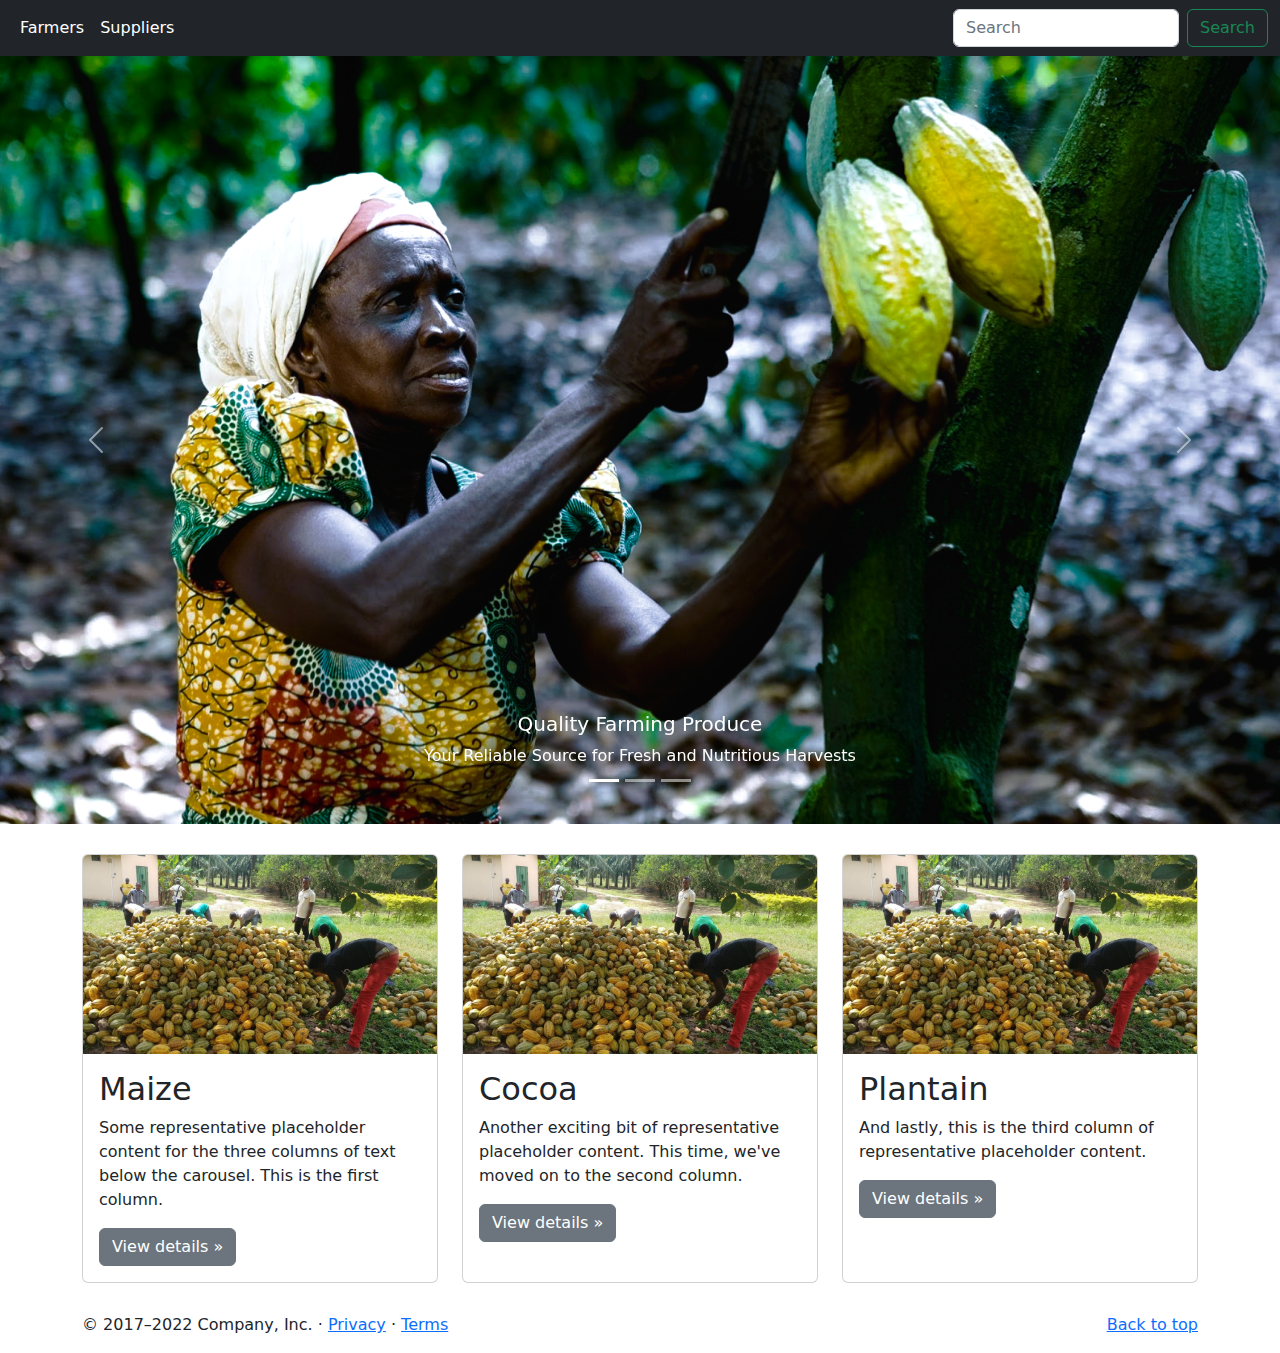
==== commit 8b605586: "changes" ====
--- a/index.html
+++ b/index.html
@@ -1,283 +1,232 @@
-<!DOCTYPE html>
-<html>
+<!doctype html>
+<html lang="en">
 <head>
-<title>farmers</title>
-<meta charset="utf-8">
-<meta name="viewport" content="width=device-width, initial-scale=1.0, maximum-scale=1.0, user-scalable=no">
-<link href="layout/styles/layout.css" rel="stylesheet" type="text/css" media="all">
+  <meta charset="utf-8">
+  <meta name="viewport" content="width=device-width, initial-scale=1">
+  <meta name="description" content="">
+  <meta name="author" content="Mark Otto, Jacob Thornton, and Bootstrap contributors">
+  <meta name="generator" content="Hugo 0.104.2">
+  <title>Farmers Hub</title>
+
+  <link href="./assets/css/bootstrap.min.css" rel="stylesheet">
+  <style>
+    /* Add custom styles here */
+
+    .bd-placeholder-img {
+    font-size: 1.125rem;
+    text-anchor: middle;
+    -webkit-user-select: none;
+    -moz-user-select: none;
+    user-select: none;
+  }
+
+  @media (min-width: 768px) {
+    .bd-placeholder-img-lg {
+      font-size: 3.5rem;
+    }
+  }
+  
+
+  .b-example-divider {
+    height: 3rem;
+    /* background-color: rgba(0, 0, 0, .1); */
+    background-image: url('./assets/images/hoste.jpg');
+    /* border: solid rgba(0, 0, 0, .15); */
+    /* border-width: 1px 0; */
+    /* box-shadow: inset 0 .5em 1.5em rgba(0, 0, 0, .1), inset 0 .125em .5em rgba(0, 0, 0, .15); */
+  }
+
+  .b-example-vr {
+    flex-shrink: 0;
+    width: 1.5rem;
+    height: 100vh;
+  }
+
+  .bi {
+    vertical-align: -.125em;
+    fill: currentColor;
+  }
+
+  .nav-scroller {
+    position: relative;
+    z-index: 2;
+    height: 2.75rem;
+    overflow-y: hidden;
+  }
+
+  .nav-scroller .nav {
+    display: flex;
+    flex-wrap: nowrap;
+    padding-bottom: 1rem;
+    margin-top: -1px;
+    overflow-x: auto;
+    text-align: center;
+    white-space: nowrap;
+    -webkit-overflow-scrolling: touch;
+  }
+  .image-container {
+  border-radius: 10%; /* This will create a circular shape */
+  overflow: hidden; /* This ensures that the image is contained within the rounded shape */
+  width: 300px; /* Set the width and height to the desired dimensions */
+  height: 300px;
+  
+}
+
+.container{
+  padding-top: 30px;
+}
+
+.image-container img {
+  width: 100%; /* Make sure the image fills the container */
+  height: 100%;
+  object-fit: cover; /* Maintain the image's aspect ratio and cover the entire container */
+}
+
+    /* Adjust the height of the carousel indicators to be responsive */
+    .carousel-indicators {
+      bottom: 1rem;
+    }
+
+    /* Make the navbar responsive by centering the brand and collapsing the menu items */
+    .navbar-brand {
+      margin: 0 auto;
+    }
+
+    .navbar-collapse {
+      justify-content: center;
+    }
+
+    /* Adjust the spacing of the columns for farmers' details */
+    .col-lg-4 {
+      margin-bottom: 5rem;
+    }
+
+    @media (min-width: 576px) and (max-width: 991.98px) {
+  .col-lg-4 {
+    margin-bottom: 3rem; /* Adjust margin for medium screens */
+  }
+}
+  </style>
 </head>
-<body id="top">
-
-<!-- Top Background Image Wrapper -->
-<div class="bgded" style="background-image:url('images/demo/backgrounds/farmers.jpg');"> 
- 
-  <div class="wrapper overlay">
-    <header id="header" class="hoc clear">
-      <nav id="mainav" class="clear"> 
-        
-        <ul class="clear">
-          <li class="active"><a href="index.html">Home</a></li>
-          <li class="active"><a href="auth/register.html">Register</a></li>
-          <li class="active"><a href="./dashboard/index.html">Register</a></li>
-          
-        </ul>
-        
-      </nav>
-      <div id="logo"> 
-        
-        <h1><a href="index.html">farmers Hub</a></h1>
-        <p>We help farmers produce the right crops</p>
-        
-      </div>
-    </header>
+<body>
+
+<!-- nav header -->
+<header>
+  <nav class="navbar navbar-expand-md navbar-dark bg-dark">
+  <div class="container-fluid">
+    <a class="navbar-brand" href="#"></a>
+    <button class="navbar-toggler" type="button" data-bs-toggle="collapse" data-bs-target="#navbarCollapse" aria-controls="navbarCollapse" aria-expanded="false" aria-label="Toggle navigation">
+      <span class="navbar-toggler-icon"></span>
+    </button>
+    <div class="collapse navbar-collapse" id="navbarCollapse">
+      <ul class="navbar-nav me-auto mb-2 mb-md-0 mr-auto">
+        <li class="nav-item">
+          <a class="nav-link active" aria-current="page" href="list_of_farmers.html">Farmers</a>
+        </li>
+        <li class="nav-item">
+          <a class="nav-link active" href="list_of_supplyers.html">Suppliers</a>
+        </li>
+      </ul>
+      <form class="d-flex" role="search">
+        <input class="form-control me-2" type="search" placeholder="Search" aria-label="Search">
+        <button class="btn btn-outline-success" type="submit">Search</button>
+      </form>
+    </div>
   </div>
-  
-  <div id="pageintro" class="hoc clear"> 
+</nav>
+</header>
+
+<main>
+  <!-- Slider -->
+  
+  <div id="myCarousel" class="carousel slide" data-bs-ride="carousel">
+    <div class="carousel-indicators">
+      <button type="button" data-bs-target="#myCarousel" data-bs-slide-to="0" class="active" aria-current="true" aria-label="Slide 1"></button>
+      <button type="button" data-bs-target="#myCarousel" data-bs-slide-to="1" aria-label="Slide 2"></button>
+      <button type="button" data-bs-target="#myCarousel" data-bs-slide-to="2" aria-label="Slide 3"></button>
+    </div>
+    <div class="carousel-inner">
+      <div class="carousel-item active" data-bs-interval="10000">
+        <img src="./assets/images/pp8frpin.png" class="d-block w-100" alt="...">
+        <div class="carousel-caption d-none d-md-block text-white">
+          <h5>Quality Farming Produce</h5>
+          <p>Your Reliable Source for Fresh and Nutritious Harvests</p>
+        </div>
+      </div>
+      <div class="carousel-item" data-bs-interval="2000">
+        <img src="./assets/images/farmers/plantain.png" class="d-block w-100" alt="...">
+        <div class="carousel-caption d-none d-md-block text-white">
+          <h5>Advancing Agricultural Methods</h5>
+          <p>Enhancing Agricultural Practices for a Sustainable Future</p>
+        </div>
+      </div>
+      <div class="carousel-item">
+        <img src="./assets/images/farmers/maize.png" class="d-block w-100" alt="...">
+        <div class="carousel-caption d-none d-md-block text-white">
+          <h5>Farm-to-Table Excellence</h5>
+          <p>Fresh and Flavorful Produce Delivered to Your Doorstep</p>
+        </div>
+      </div>
+    </div>
+    <button class="carousel-control-prev" type="button" data-bs-target="#myCarousel" data-bs-slide="prev">
+      <span class="carousel-control-prev-icon" aria-hidden="true"></span>
+      <span class="visually-hidden">Previous</span>
+    </button>
+    <button class="carousel-control-next" type="button" data-bs-target="#myCarousel" data-bs-slide="next">
+      <span class="carousel-control-next-icon" aria-hidden="true"></span>
+      <span class="visually-hidden">Next</span>
+    </button>
+  </div>
+
+
+  
+
+    <!-- Farmers' Details -->
+    <div class="container">
+      <div class="row row-cols-1 row-cols-md-3 g-4 ">
+        <div class="col">
+          <div class="card h-100">
+            <img src="./assets/images/farmers/cocoa.png" class="card-img-top" alt="...">
+            <div class="card-body">
+              <h2 class="card-title">Maize</h2>
+              <p class="card-text">Some representative placeholder content for the three columns of text below the carousel. This is the first column.</p>
+              <a href="product_details_screen.html" class="btn btn-secondary">View details &raquo;</a>
+            </div>
+          </div>
+        </div>
+        <div class="col">
+          <div class="card h-100">
+            <img src="./assets/images/farmers/cocoa.png" class="card-img-top" alt="...">
+            <div class="card-body">
+              <h2 class="card-title">Cocoa</h2>
+              <p class="card-text">Another exciting bit of representative placeholder content. This time, we've moved on to the second column.</p>
+              <a href="product_details_screen.html" class="btn btn-secondary">View details &raquo;</a>
+            </div>
+          </div>
+        </div>
+        <div class="col">
+          <div class="card h-100">
+            <img src="./assets/images/farmers/cocoa.png" class="card-img-top" alt="...">
+            <div class="card-body">
+              <h2 class="card-title">Plantain</h2>
+              <p class="card-text">And lastly, this is the third column of representative placeholder content.</p>
+              <a href="product_details_screen.html" class="btn btn-secondary">View details &raquo;</a>
+            </div>
+          </div>
+        </div>
+      </div>
+    </div>
+  
+
+    </div>
     
-    <article>
-      <div class="introtxt">
-        <p class="font-xs nospace">Who fears the borders of the land?</p>
-        <h2 class="heading">Thomas Jefferson</h2>
-        <p>Cultivators of the earth are the most valuable citizens. They are the most vigorous, the most independent, the most virtuous, and they are tied to their country and wedded to its liberty and interests by the most lasting bands.</p>
-      </div>
-      
-    </article>
-    
-  </div>
-  
-</div>
-<!-- End Top Background Image Wrapper -->
-
-<div class="wrapper row3">
-  <main class="hoc container clear"> 
-    <!-- main body -->
-    
-    <div class="center btmspace-50">
-      <h2 class="heading">Farmers Uploads</h2>
-      <p>Farming makes lives easier than you think</p>
-    </div>
-    <ul class="nospace group blocks">
-      <li class="one_quarter first bgded overlay" style="background-image:url('images/demo/maize.jpeg');"><a class="btn medium" href="#">Maize</a><br>
-        Ultrices</li>
-      <li class="one_quarter bgded overlay" style="background-image:url('images/demo/cabbage.jpg');"><a class="btn medium" href="#">Carbbage</a><br>
-        Posuere</li>
-      <li class="one_quarter bgded overlay" style="background-image:url('images/demo/carrot.jpeg');"><a class="btn medium" href="#">Carrots</a><br>
-        Cubilia</li>
-      <li class="one_quarter bgded overlay" style="background-image:url('images/demo/tomatos.jpeg');"><a class="btn medium" href="#">Tomatoes</a><br>
-        Convallis</li>
-    </ul>
-    <div class="space"></div>
-    <ul class="nospace group blocks">
-      <li class="one_quarter first bgded overlay" style="background-image:url('images/demo/maize.jpeg');"><a class="btn medium" href="#">Maize</a><br>
-        Ultrices</li>
-      <li class="one_quarter bgded overlay" style="background-image:url('images/demo/cabbage.jpg');"><a class="btn medium" href="#">Carbbage</a><br>
-        Posuere</li>
-      <li class="one_quarter bgded overlay" style="background-image:url('images/demo/carrot.jpeg');"><a class="btn medium" href="#">Carrots</a><br>
-        Cubilia</li>
-      <li class="one_quarter bgded overlay" style="background-image:url('images/demo/tomatos.jpeg');"><a class="btn medium" href="#">Tomatoes</a><br>
-        Convallis</li>
-    </ul>
-    
-    <!-- / main body -->
-    <div class="clear"></div>
-  </main>
-</div>
-
-<div class="bgded overlay" style="background-image:url('images/demo/backgrounds/green_farming.jpeg');">
-  <section id="testimonials" class="hoc container clear"> 
-    
-    <div class="center btmspace-50">
-      <h2 class="heading">All You Need to Know About Farmers Hub</h2>
-      <p>Farmers Hub is an innovative online platform designed to empower farmers with the knowledge and information they need to make informed decisions about their crops. Our website serves as a comprehensive resource hub that offers farmers guidance on the right timing and selection of crops to optimize their yields and profitability. We believe that by providing farmers with accurate, up-to-date, and localized agricultural information, we can contribute to sustainable farming practices and the overall development of the agricultural sector.</p>
-    </div>
-    <ul class="nospace group">
-      <li class="one_half first">
-        <div > <span class="block"><strong>Vision</strong> / <em>farmers hub's vision for you</em></span>
-          <blockquote>Our vision at Farmers Hub is to create a farming community where every farmer has access to timely and reliable information to maximize their productivity and achieve sustainable agricultural growth. We strive to bridge the knowledge gap between farmers and modern farming techniques, enabling them to make informed decisions that positively impact their livelihoods and contribute to food security&hellip;</blockquote>
-        </div>
-      </li>
-      <li class="one_half">
-        <div ><span class="block"><strong>Mission</strong> / <em>farmers hub's Mission for you</em></span>
-          <blockquote>At Farmers Hub, our mission is to empower farmers by providing them with a user-friendly and accessible platform that offers precise guidance on the appropriate crop choices and optimal timing for cultivation. We are committed to delivering accurate, localized, and real-time agricultural information, tailored to the specific needs of farmers in different regions&hellip;</blockquote>
-        </div>
-      </li>
-    </ul>
-    
-  </section>
-</div>
-
-<div class="wrapper row3">
-  <section class="hoc container clear"> 
-    
-    <div class="center btmspace-50">
-      <h2 class="heading">Suppliers Upload</h2>
-      <p>we help farmers with the right subsides</p>
-    </div>
-
-
-    <!-- Suppliers Upload -->
-    <ul class="nospace elements">
-      <li class="one_third first">
-        <article><a href="#"><img src="images/demo/nitrogen-fertilizer.jpg" alt=""></a>
-          <div class="txtwrap">
-            <h6 class="heading">Nitrogen fertilizers</h6>
-            <time> <strong>GHC </strong>200.00</time>
-            <p>Nitrogen is a key nutrient for plant growth. It is used to promote leaf and stem growth. Nitrogen fertilizers can be either organic or inorganic. Organic nitrogen fertilizers, such as manure and compost, release nitrogen slowly over time.&hellip;</p>
-            <footer><a href="#">Read More &raquo;</a></footer>
-          </div>
-        </article>
-      </li>
-      <li class="one_third">
-        <article><a href="#"><img src="images/demo/phosphorus-fertilizer.jpg" alt=""></a>
-          <div class="txtwrap">
-            <h6 class="heading">Phosphorus fertilizers</h6>
-            <time> <strong>GHC </strong>400.00</time>
-            <p>Phosphorus is another key nutrient for plant growth. It is used to promote root growth and flowering. Phosphorus fertilizers can be either organic or inorganic&hellip;</p>
-            <footer><a href="#">Read More &raquo;</a></footer>
-          </div>
-        </article>
-      </li>
-      <li class="one_third">
-        <article><a href="#"><img src="images/demo/potssium fertilizer.jpg" alt=""></a>
-          <div class="txtwrap">
-            <h6 class="heading">Potassium fertilizers</h6>
-            <time> <strong>GHC </strong>250.00</time>
-            <p>Potassium is a micronutrient that is important for plant growth. It is used to promote disease resistance and stress tolerance. Potassium fertilizers can be either organic or inorganic&hellip;</p>
-            <footer><a href="#">Read More &raquo;</a></footer>
-          </div>
-        </article>
-      </li>
-    </ul>
-
-
-    <ul class="nospace elements">
-      <li class="one_third first">
-        <article><a href="#"><img src="images/demo/nitrogen-fertilizer.jpg" alt=""></a>
-          <div class="txtwrap">
-            <h6 class="heading">Nitrogen fertilizers</h6>
-            <time> <strong>GHC </strong>200.00</time>
-            <p>Nitrogen is a key nutrient for plant growth. It is used to promote leaf and stem growth. Nitrogen fertilizers can be either organic or inorganic. Organic nitrogen fertilizers, such as manure and compost, release nitrogen slowly over time.&hellip;</p>
-            <footer><a href="#">Read More &raquo;</a></footer>
-          </div>
-        </article>
-      </li>
-      <li class="one_third">
-        <article><a href="#"><img src="images/demo/phosphorus-fertilizer.jpg" alt=""></a>
-          <div class="txtwrap">
-            <h6 class="heading">Phosphorus fertilizers</h6>
-            <time> <strong>GHC </strong>400.00</time>
-            <p>Phosphorus is another key nutrient for plant growth. It is used to promote root growth and flowering. Phosphorus fertilizers can be either organic or inorganic&hellip;</p>
-            <footer><a href="#">Read More &raquo;</a></footer>
-          </div>
-        </article>
-      </li>
-
-      <li class="one_third">
-        <article><a href="#"><img src="images/demo/potssium fertilizer.jpg" alt=""></a>
-          <div class="txtwrap">
-            <h6 class="heading">Potassium fertilizers</h6>
-            <time> <strong>GHC </strong>250.00</time>
-            <p>Potassium is a micronutrient that is important for plant growth. It is used to promote disease resistance and stress tolerance. Potassium fertilizers can be either organic or inorganic&hellip;</p>
-            <footer><a href="#">Read More &raquo;</a></footer>
-          </div>
-        </article>
-      </li>
-    </ul>
-    
-    
-  </section>
-</div>
-<h1 class="center btmspace-50">Best supplyers in Ghana</h1>
-<div class="wrapper coloured">
-  <div class="hoc clear"> 
-    
-    <figure id="logos">
-      <ul class="nospace group">
-        <li><a href="#"><img src="images/demo/logo1.jpg" alt=""></a></li>
-        <li><a href="#"><img src="images/demo/logo2.jpeg" alt=""></a></li>
-        <li><a href="#"><img src="images/demo/logo3.jpeg" alt=""></a></li>
-        <li><a href="#"><img src="images/demo/logo4.png" alt=""></a></li>
-        <li><a href="#"><img src="images/demo/logo5.jpeg" alt=""></a></li>
-      </ul>
-      <figcaption class="hidden"><a class="btn small" href="#">More &raquo;</a></figcaption>
-    </figure>
-    
-  </div>
-</div>
-<center>
-  <div class="wrapper row4">
-    <footer id="footer" class="hoc clear"> 
-      
-      <div class="one_quarter first">
-        <h6 class="title">Location</h6>
-        <ul class="nospace linklist contact">
-          <li><i class="fa fa-map-marker"></i>
-            <address>
-            Sunyani &amp; Ghana
-            </address>
-          </li>
-          <li><i class="fa fa-phone"></i> +(233) 574 8745<br>
-            +(233) 554 0645</li>
-          <li><i class="fa fa-fax"></i> +(233) 554 5458</li>
-          <li><i class="fa fa-envelope-o"></i> info@farmershub.com</li>
-        </ul>
-      </div>
-      
-      <div class="one_quarter">
-        <h6 class="title">contact Us</h6>
-        <p class="btmspace-30">Feel Free to Contact Us Anywhere Anytime</p>
-        <form method="post" action="#">
-          <fieldset>
-            <legend>Newsletter:</legend>
-            <input class="btmspace-15" type="text" value="" placeholder="Name">
-            <input class="btmspace-15" type="text" value="" placeholder="Email">
-            <input class="btmspace-15" type="text" value="" placeholder="text">
-            <button type="submit" value="submit">Submit</button>
-          </fieldset>
-        </form>
-      </div>
-      <div class="one_quarter">
-        <h6 class="title">Blog</h6>
-        <ul class="nospace linklist">
-          <li>
-            <article>
-              <h2 class="nospace font-x1"><a href="#">Farmers Day</a></h2>
-              <time class="font-xs block btmspace-10" datetime="2045-04-06">Friday, 6<sup>th</sup> April 2023</time>
-              <p class="nospace">Mr.Francis Atta won this years farmers days Award on April 2023 at Accra&hellip;</p>
-            </article>
-          </li>
-          <li>
-            <article>
-              <h2 class="nospace font-x1"><a href="#">New crop disease</a></h2>
-              <time class="font-xs block btmspace-10" datetime="2045-04-05">Thirsday, 5<sup>th</sup> April 2023</time>
-              <p class="nospace">Ornare elit sed quam ultricies non rhoncus mauris ornare&hellip;</p>
-            </article>
-          </li>
-        </ul>
-      </div>
-  
-
-</center>
-    
+  <!-- FOOTER -->
+  <footer class="container">
+    <p class="float-end"><a href="#">Back to top</a></p>
+    <p>&copy; 2017–2022 Company, Inc. &middot; <a href="#">Privacy</a> &middot; <a href="#">Terms</a></p>
   </footer>
-</div>
-
-<div class="wrapper row5">
-  <div id="copyright" class="hoc clear"> 
-    
-    <p class="fl_left">Copyright &copy; 2016 - All Rights Reserved - <a href="#">farmershub</a></p>
-    <p class="fl_right">created by <a target="_blank"  title="farmers">Farmershub</a></p>
-    
-  </div>
-</div>
-
-<a id="backtotop" href="#top"><i class="fa fa-chevron-up"></i></a>
-<!-- JAVASCRIPTS -->
-<script src="layout/scripts/jquery.min.js"></script>
-<script src="layout/scripts/jquery.backtotop.js"></script>
-<script src="layout/scripts/jquery.mobilemenu.js"></script>
-<!-- IE9 Placeholder Support -->
-<script src="layout/scripts/jquery.placeholder.min.js"></script>
-<!-- / IE9 Placeholder Support -->
+</main>
+
+<script src="./assets/js/bootstrap.bundle.min.js"></script>
 </body>
-</html>+</html>
